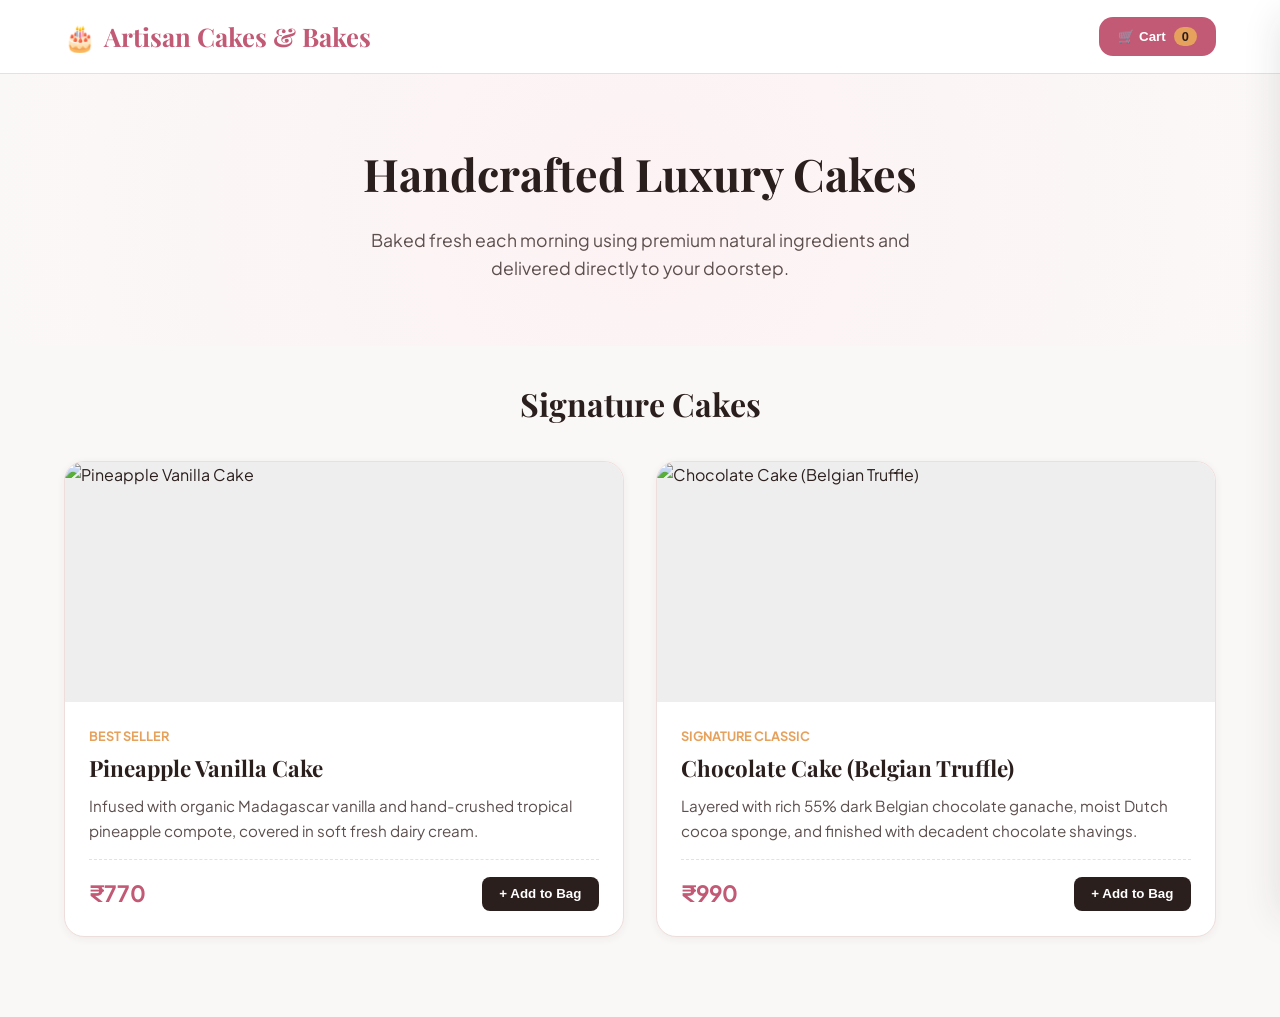
==== index.html @ c7ce79a5 "feat: initial release for cake boutique storefront with modular templates" ====
<!DOCTYPE html>
<html lang="en">
<head>
  <meta charset="UTF-8" />
  <meta name="viewport" content="width=device-width, initial-scale=1.0" />
  <title>Artisan Cakes & Bakes | Handcrafted Celebrations</title>
  <link rel="preconnect" href="https://fonts.googleapis.com">
  <link rel="preconnect" href="https://fonts.gstatic.com" crossorigin>
  <link href="https://fonts.googleapis.com/css2?family=Playfair+Display:ital,wght@0,600;0,700;1,400&family=Plus+Jakarta+Sans:wght@400;500;600;700&display=swap" rel="stylesheet">
  <link rel="stylesheet" href="CSS/style.css" />
</head>
<body>

  <!-- Header -->
  <header>
    <div class="nav-container">
      <a href="#" class="brand-logo">
        🎂 <span id="brand-title">Artisan Cakes</span>
      </a>
      <button class="cart-btn" id="open-cart-btn" aria-label="Shopping Cart">
        <span>🛒 Cart</span>
        <span class="cart-badge" id="cart-counter">0</span>
      </button>
    </div>
  </header>

  <!-- Hero Banner -->
  <section class="hero">
    <h1 id="hero-title">Handcrafted Luxury Cakes</h1>
    <p id="hero-subtitle">Baked fresh each morning using premium natural ingredients and delivered directly to your doorstep.</p>
  </section>

  <!-- Catalog Section -->
  <main class="container">
    <h2 class="section-title">Signature Cakes</h2>
    <div class="products-grid" id="product-list">
      <!-- Injected dynamically from config.js -->
    </div>
  </main>

  <!-- Cart Drawer -->
  <div class="cart-drawer-overlay" id="cart-overlay"></div>
  <aside class="cart-drawer" id="cart-drawer">
    <div class="cart-header">
      <h3>Your Bag</h3>
      <button id="close-cart-btn" style="background:none; border:none; font-size:1.5rem; cursor:pointer;">&times;</button>
    </div>
    <div class="cart-body" id="cart-items">
      <p style="text-align:center; color:#888; margin-top:2rem;">Your cart is currently empty.</p>
    </div>
    <div class="cart-footer">
      <div style="display:flex; justify-content:space-between; margin-bottom:1rem; font-weight:700; font-size:1.1rem;">
        <span>Total Amount:</span>
        <span id="cart-total">₹0</span>
      </div>
      <button class="checkout-btn" id="checkout-btn" onclick="alert('Thank you for ordering! Checkout workflow initiated.')">Proceed to Checkout</button>
    </div>
  </aside>

  <!-- Scripts -->
  <script src="config.js"></script>
  <script>
    let cart = [];

    document.addEventListener("DOMContentLoaded", () => {
      // Set Header / Hero Info from Config
      if (window.STORE_CONFIG) {
        document.getElementById("brand-title").innerText = window.STORE_CONFIG.brandName;
        renderProducts(window.STORE_CONFIG.products);
      }

      // Drawer listeners
      const drawer = document.getElementById("cart-drawer");
      const overlay = document.getElementById("cart-overlay");
      document.getElementById("open-cart-btn").addEventListener("click", () => {
        drawer.classList.add("active");
        overlay.style.display = "block";
      });
      const closeCart = () => {
        drawer.classList.remove("active");
        overlay.style.display = "none";
      };
      document.getElementById("close-cart-btn").addEventListener("click", closeCart);
      overlay.addEventListener("click", closeCart);
    });

    function renderProducts(products) {
      const container = document.getElementById("product-list");
      container.innerHTML = products.map(product => `
        <article class="product-card">
          <img class="product-img" src="${product.image}" alt="${product.name}" />
          <div class="product-details">
            <span style="font-size:0.8rem; font-weight:700; color:var(--secondary); text-transform:uppercase; margin-bottom:0.25rem;">${product.badge}</span>
            <h3 class="product-title">${product.name}</h3>
            <p class="product-desc">${product.description}</p>
            <div class="product-pricing">
              <span class="price">₹${product.price}</span>
              <button class="btn-add" onclick="addToCart('${product.id}')">+ Add to Bag</button>
            </div>
          </div>
        </article>
      `).join("");
    }

    function addToCart(productId) {
      const product = window.STORE_CONFIG.products.find(p => p.id === productId);
      if (!product) return;
      const existing = cart.find(item => item.id === productId);
      if (existing) {
        existing.qty++;
      } else {
        cart.push({ ...product, qty: 1 });
      }
      updateCartUI();
    }

    function updateCartUI() {
      const count = cart.reduce((sum, item) => sum + item.qty, 0);
      const total = cart.reduce((sum, item) => sum + (item.price * item.qty), 0);
      document.getElementById("cart-counter").innerText = count;
      document.getElementById("cart-total").innerText = "₹" + total;

      const itemsContainer = document.getElementById("cart-items");
      if (cart.length === 0) {
        itemsContainer.innerHTML = '<p style="text-align:center; color:#888; margin-top:2rem;">Your cart is currently empty.</p>';
        return;
      }

      itemsContainer.innerHTML = cart.map(item => `
        <div class="cart-item">
          <div class="cart-item-info">
            <h4>${item.name}</h4>
            <p>₹${item.price} &times; ${item.qty} = ₹${item.price * item.qty}</p>
          </div>
          <div>
            <button onclick="changeQty('${item.id}', -1)" style="padding:2px 8px; cursor:pointer;">-</button>
            <span style="margin: 0 5px; font-weight:600;">${item.qty}</span>
            <button onclick="changeQty('${item.id}', 1)" style="padding:2px 8px; cursor:pointer;">+</button>
          </div>
        </div>
      `).join("");
    }

    function changeQty(productId, delta) {
      const item = cart.find(i => i.id === productId);
      if (!item) return;
      item.qty += delta;
      if (item.qty <= 0) {
        cart = cart.filter(i => i.id !== productId);
      }
      updateCartUI();
    }
  </script>
</body>
</html>
---- CSS/style.css ----
/* ==========================================================================
   Cake Boutique & Bakery - Modular Design System
   ========================================================================== */

:root {
  --primary: #c25975;
  --primary-hover: #a8435d;
  --primary-light: #fdf2f4;
  --secondary: #e6a15c;
  --secondary-hover: #d28b45;
  --dark: #2b1f1d;
  --gray-dark: #5c4f4d;
  --gray-light: #f7f5f4;
  --border: #eededb;
  --white: #ffffff;
  --success: #28a745;
  --radius-sm: 8px;
  --radius-md: 14px;
  --radius-lg: 20px;
  --shadow-sm: 0 2px 8px rgba(43, 31, 29, 0.06);
  --shadow-md: 0 8px 24px rgba(43, 31, 29, 0.08);
  --shadow-lg: 0 16px 36px rgba(43, 31, 29, 0.12);
  --font-heading: 'Playfair Display', Georgia, serif;
  --font-body: 'Plus Jakarta Sans', system-ui, -apple-system, sans-serif;
  --transition: all 0.25s ease;
}

* {
  box-sizing: border-box;
  margin: 0;
  padding: 0;
}

body {
  font-family: var(--font-body);
  color: var(--dark);
  background-color: #faf8f7;
  line-height: 1.6;
}

/* Header & Navigation */
header {
  position: sticky;
  top: 0;
  z-index: 100;
  background: rgba(255, 255, 255, 0.95);
  backdrop-filter: blur(10px);
  border-bottom: 1px solid var(--border);
}

.nav-container {
  max-width: 1200px;
  margin: 0 auto;
  padding: 1rem 1.5rem;
  display: flex;
  align-items: center;
  justify-content: space-between;
}

.brand-logo {
  font-family: var(--font-heading);
  font-size: 1.6rem;
  font-weight: 700;
  color: var(--primary);
  text-decoration: none;
  display: flex;
  align-items: center;
  gap: 0.5rem;
}

.cart-btn {
  position: relative;
  background: var(--primary);
  color: var(--white);
  border: none;
  padding: 0.6rem 1.2rem;
  border-radius: var(--radius-md);
  cursor: pointer;
  font-weight: 600;
  display: flex;
  align-items: center;
  gap: 0.5rem;
  transition: var(--transition);
}

.cart-btn:hover {
  background: var(--primary-hover);
  transform: translateY(-1px);
}

.cart-badge {
  background: var(--secondary);
  color: var(--dark);
  font-size: 0.8rem;
  padding: 0.15rem 0.5rem;
  border-radius: 999px;
  font-weight: 700;
}

/* Hero Section */
.hero {
  padding: 4rem 1.5rem;
  text-align: center;
  background: radial-gradient(circle at center, var(--primary-light) 0%, #faf8f7 100%);
}

.hero h1 {
  font-family: var(--font-heading);
  font-size: 2.8rem;
  margin-bottom: 1rem;
  color: var(--dark);
}

.hero p {
  color: var(--gray-dark);
  max-width: 600px;
  margin: 0 auto;
  font-size: 1.1rem;
}

/* Catalog Grid */
.container {
  max-width: 1200px;
  margin: 0 auto;
  padding: 2rem 1.5rem 5rem;
}

.section-title {
  font-family: var(--font-heading);
  font-size: 2rem;
  margin-bottom: 2rem;
  text-align: center;
}

.products-grid {
  display: grid;
  grid-template-columns: repeat(auto-fit, minmax(320px, 1fr));
  gap: 2rem;
}

.product-card {
  background: var(--white);
  border-radius: var(--radius-lg);
  border: 1px solid var(--border);
  overflow: hidden;
  transition: var(--transition);
  box-shadow: var(--shadow-sm);
  display: flex;
  flex-direction: column;
}

.product-card:hover {
  transform: translateY(-4px);
  box-shadow: var(--shadow-md);
}

.product-img {
  width: 100%;
  height: 240px;
  object-fit: cover;
  background: #eee;
}

.product-details {
  padding: 1.5rem;
  display: flex;
  flex-direction: column;
  flex: 1;
}

.product-title {
  font-family: var(--font-heading);
  font-size: 1.4rem;
  margin-bottom: 0.5rem;
}

.product-desc {
  color: var(--gray-dark);
  font-size: 0.95rem;
  margin-bottom: 1rem;
  flex-grow: 1;
}

.product-pricing {
  display: flex;
  align-items: center;
  justify-content: space-between;
  margin-top: auto;
  padding-top: 1rem;
  border-top: 1px dashed var(--border);
}

.price {
  font-size: 1.4rem;
  font-weight: 700;
  color: var(--primary);
}

.btn-add {
  background: var(--dark);
  color: var(--white);
  border: none;
  padding: 0.6rem 1.1rem;
  border-radius: var(--radius-sm);
  font-weight: 600;
  cursor: pointer;
  transition: var(--transition);
}

.btn-add:hover {
  background: var(--primary);
}

/* Cart Drawer */
.cart-drawer-overlay {
  position: fixed;
  inset: 0;
  background: rgba(0, 0, 0, 0.45);
  display: none;
  z-index: 998;
}

.cart-drawer {
  position: fixed;
  top: 0;
  right: -420px;
  width: 100%;
  max-width: 420px;
  height: 100vh;
  background: var(--white);
  box-shadow: var(--shadow-lg);
  z-index: 999;
  display: flex;
  flex-direction: column;
  transition: right 0.3s ease;
}

.cart-drawer.active {
  right: 0;
}

.cart-header {
  padding: 1.25rem 1.5rem;
  display: flex;
  align-items: center;
  justify-content: space-between;
  border-bottom: 1px solid var(--border);
}

.cart-body {
  padding: 1.5rem;
  overflow-y: auto;
  flex: 1;
}

.cart-item {
  display: flex;
  justify-content: space-between;
  align-items: center;
  margin-bottom: 1rem;
  padding-bottom: 1rem;
  border-bottom: 1px solid var(--border);
}

.cart-item-info h4 {
  font-size: 1rem;
  margin-bottom: 0.2rem;
}

.cart-item-info p {
  font-size: 0.85rem;
  color: var(--gray-dark);
}

.cart-footer {
  padding: 1.25rem 1.5rem;
  border-top: 1px solid var(--border);
  background: var(--gray-light);
}

.checkout-btn {
  width: 100%;
  padding: 0.85rem;
  background: var(--primary);
  color: var(--white);
  border: none;
  border-radius: var(--radius-md);
  font-weight: 700;
  font-size: 1rem;
  cursor: pointer;
}
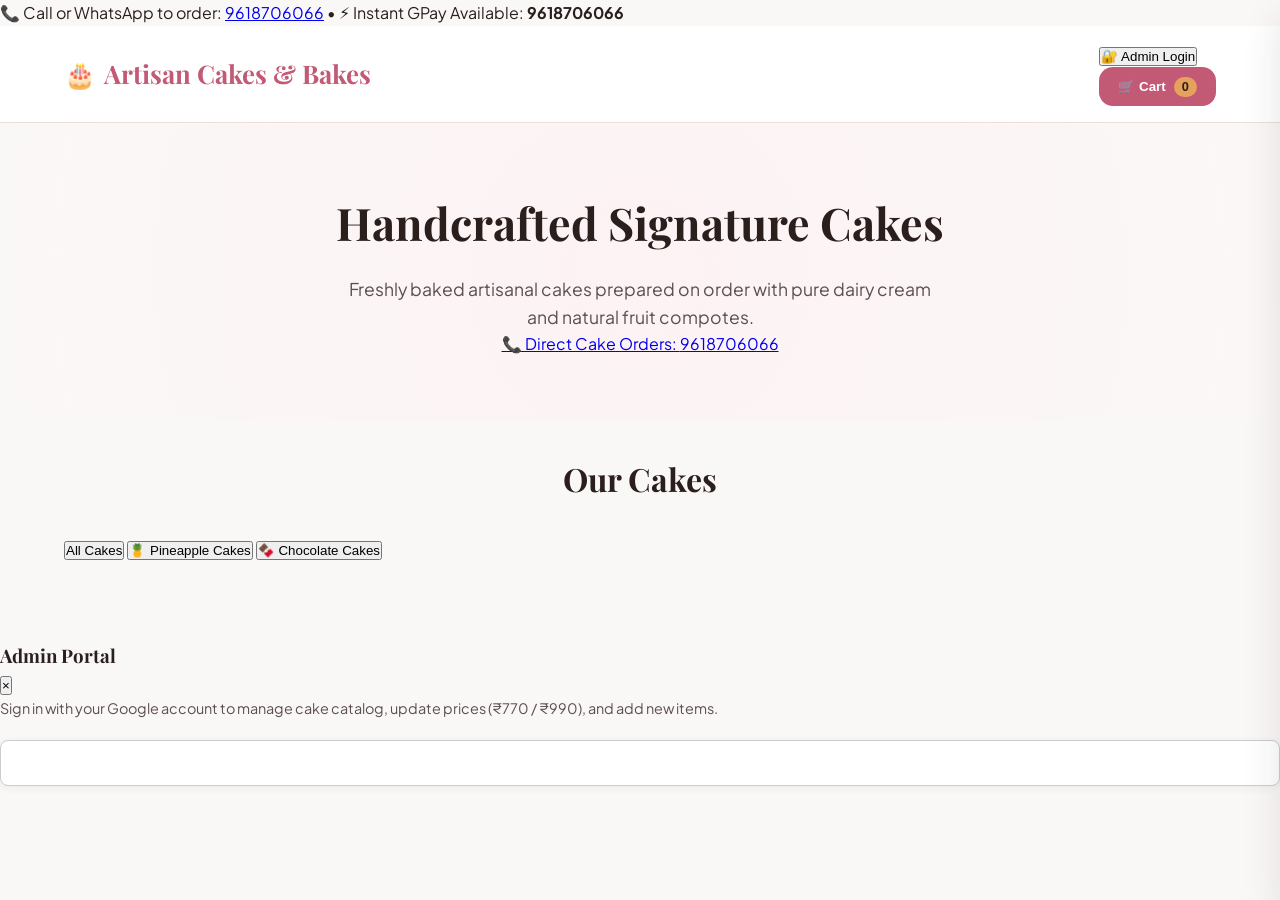
==== commit 7cb90607: "Revise title and enhance layout with new features Updated the title and added a top notice bar for c" ====
--- a/index.html
+++ b/index.html
@@ -3,7 +3,7 @@
 <head>
   <meta charset="UTF-8" />
   <meta name="viewport" content="width=device-width, initial-scale=1.0" />
-  <title>Artisan Cakes & Bakes | Handcrafted Celebrations</title>
+  <title>Artisan Cakes & Bakes | Pineapple & Chocolate Specials</title>
   <link rel="preconnect" href="https://fonts.googleapis.com">
   <link rel="preconnect" href="https://fonts.gstatic.com" crossorigin>
   <link href="https://fonts.googleapis.com/css2?family=Playfair+Display:ital,wght@0,600;0,700;1,400&family=Plus+Jakarta+Sans:wght@400;500;600;700&display=swap" rel="stylesheet">
@@ -11,145 +11,118 @@
 </head>
 <body>
 
+  <!-- Top Phone / Order Notice Bar -->
+  <div class="top-notice-bar">
+    <span>📞 Call or WhatsApp to order: <a href="tel:9618706066">9618706066</a></span>
+    <span>•</span>
+    <span>⚡ Instant GPay Available: <strong>9618706066</strong></span>
+  </div>
+
   <!-- Header -->
   <header>
     <div class="nav-container">
       <a href="#" class="brand-logo">
-        🎂 <span id="brand-title">Artisan Cakes</span>
+        🎂 <span id="brand-title">Artisan Cakes & Bakes</span>
       </a>
-      <button class="cart-btn" id="open-cart-btn" aria-label="Shopping Cart">
-        <span>🛒 Cart</span>
-        <span class="cart-badge" id="cart-counter">0</span>
-      </button>
+
+      <div class="nav-actions">
+        <!-- Admin Sign-In Button -->
+        <button class="btn-secondary" id="admin-auth-btn" onclick="toggleAdminModal()">
+          <span id="auth-btn-icon">🔐</span> <span id="auth-btn-text">Admin Login</span>
+        </button>
+
+        <!-- Cart Drawer Button -->
+        <button class="cart-btn" id="open-cart-btn" aria-label="Shopping Cart">
+          <span>🛒 Cart</span>
+          <span class="cart-badge" id="cart-counter">0</span>
+        </button>
+      </div>
     </div>
   </header>
 
-  <!-- Hero Banner -->
+  <!-- Hero Section -->
   <section class="hero">
-    <h1 id="hero-title">Handcrafted Luxury Cakes</h1>
-    <p id="hero-subtitle">Baked fresh each morning using premium natural ingredients and delivered directly to your doorstep.</p>
+    <h1>Handcrafted Signature Cakes</h1>
+    <p>Freshly baked artisanal cakes prepared on order with pure dairy cream and natural fruit compotes.</p>
+    <a href="tel:9618706066" class="hero-quick-call">
+      📞 Direct Cake Orders: <span class="num">9618706066</span>
+    </a>
   </section>
 
-  <!-- Catalog Section -->
+  <!-- Main Storefront Catalog -->
   <main class="container">
-    <h2 class="section-title">Signature Cakes</h2>
+    <!-- Admin Control Bar (Appears when logged in) -->
+    <div id="admin-bar" class="admin-banner" style="display:none;">
+      <div>
+        <strong>Admin Mode Active:</strong> Logged in as <span id="admin-user-email">admin@artisan.com</span>
+      </div>
+      <div style="display:flex; gap:0.5rem;">
+        <button class="btn-secondary" onclick="openProductModal()" style="background:#fff; font-size:0.85rem;">+ Add New Cake</button>
+        <button class="btn-secondary" onclick="handleLogout()" style="background:#fff; font-size:0.85rem; color:#dc3545;">Logout</button>
+      </div>
+    </div>
+
+    <h2 class="section-title">Our Cakes</h2>
+
+    <!-- Category Filters: Pineapple and Chocolate separated -->
+    <div class="category-nav">
+      <button class="tab-btn active" onclick="filterCategory('All', this)">All Cakes</button>
+      <button class="tab-btn" onclick="filterCategory('Pineapple', this)">🍍 Pineapple Cakes</button>
+      <button class="tab-btn" onclick="filterCategory('Chocolate', this)">🍫 Chocolate Cakes</button>
+    </div>
+
+    <!-- Product Grid -->
     <div class="products-grid" id="product-list">
-      <!-- Injected dynamically from config.js -->
+      <!-- Dynamic Products populated from JS -->
     </div>
   </main>
 
-  <!-- Cart Drawer -->
-  <div class="cart-drawer-overlay" id="cart-overlay"></div>
+  <!-- Modal / Drawer Backdrop Overlay -->
+  <div class="overlay" id="global-overlay"></div>
+
+  <!-- Cart & Checkout Drawer -->
   <aside class="cart-drawer" id="cart-drawer">
-    <div class="cart-header">
-      <h3>Your Bag</h3>
-      <button id="close-cart-btn" style="background:none; border:none; font-size:1.5rem; cursor:pointer;">&times;</button>
+    <div class="drawer-header">
+      <h3>Your Cake Order</h3>
+      <button class="btn-close" id="close-cart-btn">&times;</button>
     </div>
+    
     <div class="cart-body" id="cart-items">
-      <p style="text-align:center; color:#888; margin-top:2rem;">Your cart is currently empty.</p>
+      <p style="text-align:center; color:#888; margin-top:3rem;">Your cart is currently empty.</p>
     </div>
+
     <div class="cart-footer">
-      <div style="display:flex; justify-content:space-between; margin-bottom:1rem; font-weight:700; font-size:1.1rem;">
-        <span>Total Amount:</span>
-        <span id="cart-total">₹0</span>
+      <div style="display:flex; justify-content:space-between; margin-bottom:0.85rem; font-weight:700; font-size:1.15rem;">
+        <span>Total Payable:</span>
+        <span id="cart-total" style="color:var(--primary);">₹0</span>
       </div>
-      <button class="checkout-btn" id="checkout-btn" onclick="alert('Thank you for ordering! Checkout workflow initiated.')">Proceed to Checkout</button>
+
+      <!-- Google Pay Instructions Card -->
+      <div class="gpay-payment-card">
+        <span class="gpay-badge">GPay / PhonePe / Paytm</span>
+        <div>Pay via Google Pay to: <span class="gpay-number">9618706066</span></div>
+        <div class="step-alert">
+          📲 <strong>Important:</strong> After paying ₹<span id="gpay-amount-hint">0</span> on Google Pay (9618706066), please <strong>WhatsApp the payment screenshot along with your delivery address</strong> to <strong>9618706066</strong>.
+        </div>
+      </div>
+
+      <!-- Checkout / WhatsApp Direct Action -->
+      <button class="checkout-btn" onclick="proceedToPayment()">
+        Confirm & Send via WhatsApp / Phone
+      </button>
     </div>
   </aside>
 
-  <!-- Scripts -->
-  <script src="config.js"></script>
-  <script>
-    let cart = [];
+  <!-- Admin Login Modal -->
+  <div class="modal" id="admin-auth-modal">
+    <div class="modal-header">
+      <h3 style="font-family:var(--font-heading);">Admin Portal</h3>
+      <button class="btn-close" onclick="closeAdminModal()">&times;</button>
+    </div>
+    <div class="modal-body">
+      <p style="margin-bottom:1.25rem; font-size:0.9rem; color:var(--gray-dark);">
+        Sign in with your Google account to manage cake catalog, update prices (₹770 / ₹990), and add new items.
+      </p>
 
-    document.addEventListener("DOMContentLoaded", () => {
-      // Set Header / Hero Info from Config
-      if (window.STORE_CONFIG) {
-        document.getElementById("brand-title").innerText = window.STORE_CONFIG.brandName;
-        renderProducts(window.STORE_CONFIG.products);
-      }
-
-      // Drawer listeners
-      const drawer = document.getElementById("cart-drawer");
-      const overlay = document.getElementById("cart-overlay");
-      document.getElementById("open-cart-btn").addEventListener("click", () => {
-        drawer.classList.add("active");
-        overlay.style.display = "block";
-      });
-      const closeCart = () => {
-        drawer.classList.remove("active");
-        overlay.style.display = "none";
-      };
-      document.getElementById("close-cart-btn").addEventListener("click", closeCart);
-      overlay.addEventListener("click", closeCart);
-    });
-
-    function renderProducts(products) {
-      const container = document.getElementById("product-list");
-      container.innerHTML = products.map(product => `
-        <article class="product-card">
-          <img class="product-img" src="${product.image}" alt="${product.name}" />
-          <div class="product-details">
-            <span style="font-size:0.8rem; font-weight:700; color:var(--secondary); text-transform:uppercase; margin-bottom:0.25rem;">${product.badge}</span>
-            <h3 class="product-title">${product.name}</h3>
-            <p class="product-desc">${product.description}</p>
-            <div class="product-pricing">
-              <span class="price">₹${product.price}</span>
-              <button class="btn-add" onclick="addToCart('${product.id}')">+ Add to Bag</button>
-            </div>
-          </div>
-        </article>
-      `).join("");
-    }
-
-    function addToCart(productId) {
-      const product = window.STORE_CONFIG.products.find(p => p.id === productId);
-      if (!product) return;
-      const existing = cart.find(item => item.id === productId);
-      if (existing) {
-        existing.qty++;
-      } else {
-        cart.push({ ...product, qty: 1 });
-      }
-      updateCartUI();
-    }
-
-    function updateCartUI() {
-      const count = cart.reduce((sum, item) => sum + item.qty, 0);
-      const total = cart.reduce((sum, item) => sum + (item.price * item.qty), 0);
-      document.getElementById("cart-counter").innerText = count;
-      document.getElementById("cart-total").innerText = "₹" + total;
-
-      const itemsContainer = document.getElementById("cart-items");
-      if (cart.length === 0) {
-        itemsContainer.innerHTML = '<p style="text-align:center; color:#888; margin-top:2rem;">Your cart is currently empty.</p>';
-        return;
-      }
-
-      itemsContainer.innerHTML = cart.map(item => `
-        <div class="cart-item">
-          <div class="cart-item-info">
-            <h4>${item.name}</h4>
-            <p>₹${item.price} &times; ${item.qty} = ₹${item.price * item.qty}</p>
-          </div>
-          <div>
-            <button onclick="changeQty('${item.id}', -1)" style="padding:2px 8px; cursor:pointer;">-</button>
-            <span style="margin: 0 5px; font-weight:600;">${item.qty}</span>
-            <button onclick="changeQty('${item.id}', 1)" style="padding:2px 8px; cursor:pointer;">+</button>
-          </div>
-        </div>
-      `).join("");
-    }
-
-    function changeQty(productId, delta) {
-      const item = cart.find(i => i.id === productId);
-      if (!item) return;
-      item.qty += delta;
-      if (item.qty <= 0) {
-        cart = cart.filter(i => i.id !== productId);
-      }
-      updateCartUI();
-    }
-  </script>
-</body>
-</html>
+      <button onclick="handleGoogleSignIn()" style="width:100%; padding:0.8rem; background:#fff; border:1px solid #ccc; border-radius:var(--radius-sm); font-weight:600; cursor:pointer; display:flex; align-items:center; justify-content:center; gap:0.6rem; box-shadow:var(--shadow-sm); margin-bottom:1rem;">
+        <svg width="18" height="18" viewBox="0 0 48 48"><path fill="#EA4335" d="M24 9.5c3.54 0 6.71 1.22 9.21 3.6l6.85-6.85C35.9 2.38 30.47 0
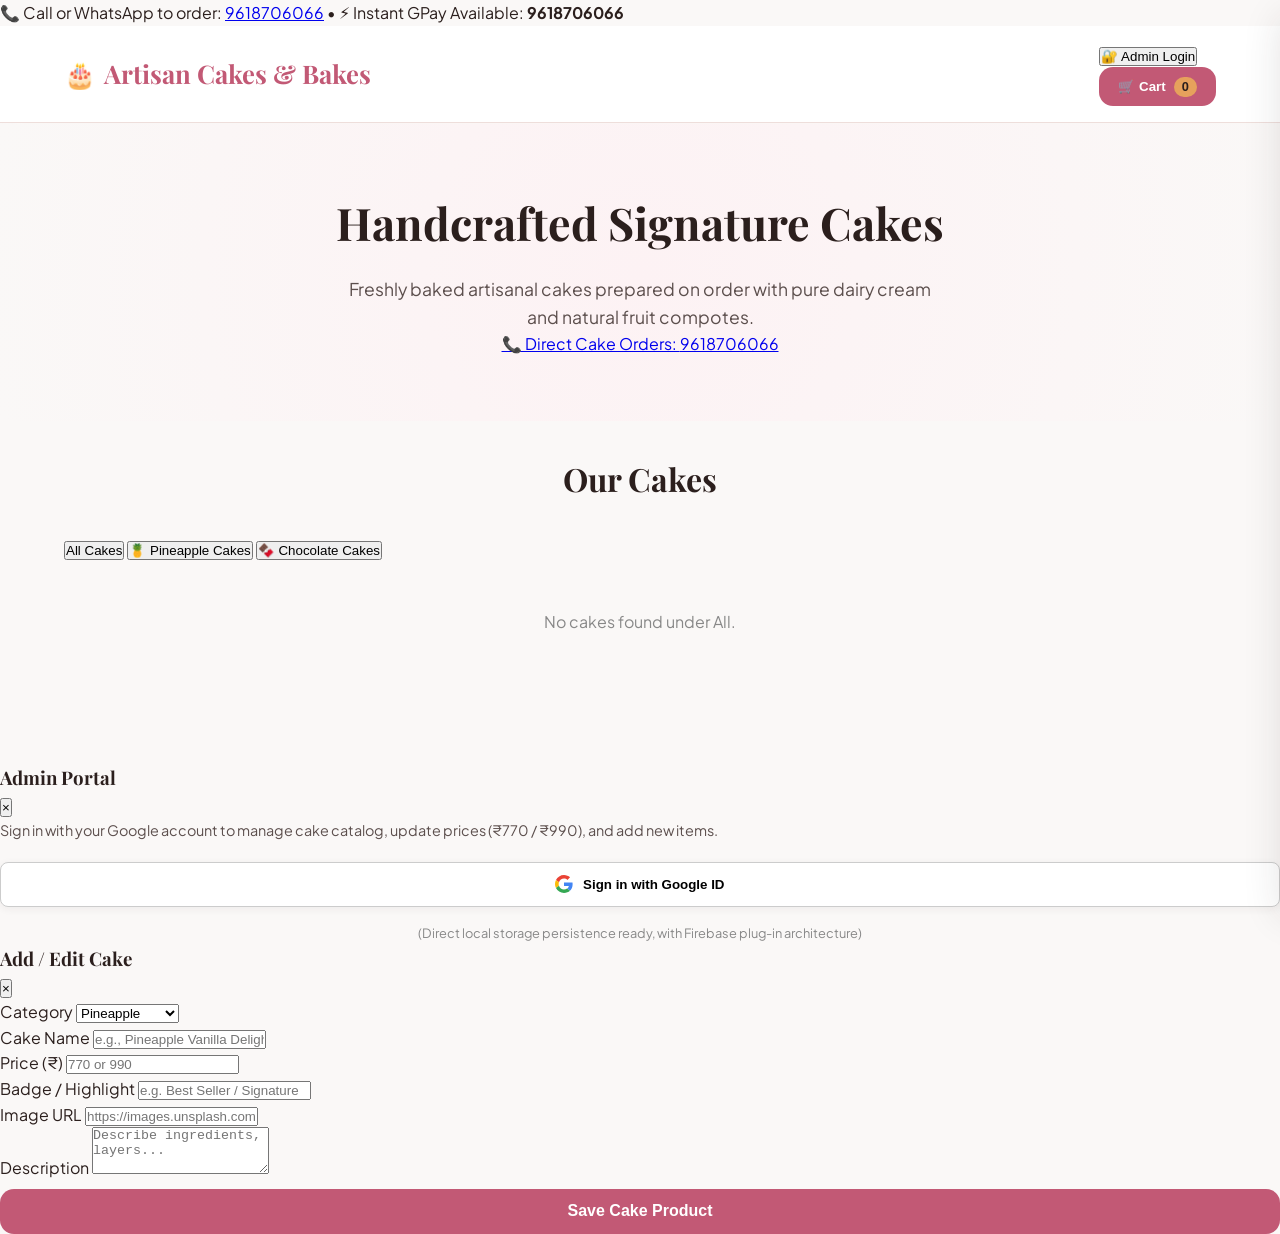
==== commit ed1b35c9: "Update Google Sign-In button and modal structure" ====
--- a/index.html
+++ b/index.html
@@ -125,4 +125,343 @@
       </p>
 
       <button onclick="handleGoogleSignIn()" style="width:100%; padding:0.8rem; background:#fff; border:1px solid #ccc; border-radius:var(--radius-sm); font-weight:600; cursor:pointer; display:flex; align-items:center; justify-content:center; gap:0.6rem; box-shadow:var(--shadow-sm); margin-bottom:1rem;">
-        <svg width="18" height="18" viewBox="0 0 48 48"><path fill="#EA4335" d="M24 9.5c3.54 0 6.71 1.22 9.21 3.6l6.85-6.85C35.9 2.38 30.47 0
+        <svg width="18" height="18" viewBox="0 0 48 48"><path fill="#EA4335" d="M24 9.5c3.54 0 6.71 1.22 9.21 3.6l6.85-6.85C35.9 2.38 30.47 0 24 0 14.62 0 6.51 5.38 2.56 13.22l7.98 6.19C12.43 13.72 17.74 9.5 24 9.5z"/><path fill="#4285F4" d="M46.98 24.55c0-1.57-.15-3.09-.38-4.55H24v9.02h12.94c-.58 2.96-2.26 5.48-4.78 7.18l7.73 6c4.51-4.18 7.09-10.36 7.09-17.65z"/><path fill="#FBBC05" d="M10.53 28.59c-.48-1.45-.76-2.99-.76-4.59s.27-3.14.76-4.59l-7.98-6.19C.92 16.46 0 20.12 0 24c0 3.88.92 7.54 2.56 10.78l7.97-6.19z"/><path fill="#34A853" d="M24 48c6.48 0 11.93-2.13 15.89-5.81l-7.73-6c-2.15 1.45-4.92 2.3-8.16 2.3-6.26 0-11.57-4.22-13.47-9.91l-7.98 6.19C6.51 42.62 14.62 48 24 48z"/></svg>
+        Sign in with Google ID
+      </button>
+
+      <div style="font-size:0.8rem; text-align:center; color:#888;">
+        (Direct local storage persistence ready, with Firebase plug-in architecture)
+      </div>
+    </div>
+  </div>
+
+  <!-- Add / Edit Cake Modal -->
+  <div class="modal" id="cake-edit-modal">
+    <div class="modal-header">
+      <h3 style="font-family:var(--font-heading);" id="cake-modal-title">Add / Edit Cake</h3>
+      <button class="btn-close" onclick="closeProductModal()">&times;</button>
+    </div>
+    <div class="modal-body">
+      <form id="cake-form" onsubmit="handleSaveCake(event)">
+        <input type="hidden" id="edit-cake-id" />
+        
+        <div class="form-group">
+          <label>Category</label>
+          <select id="cake-category" required>
+            <option value="Pineapple">Pineapple</option>
+            <option value="Chocolate">Chocolate</option>
+            <option value="Other">Other Flavors</option>
+          </select>
+        </div>
+
+        <div class="form-group">
+          <label>Cake Name</label>
+          <input type="text" id="cake-name" required placeholder="e.g., Pineapple Vanilla Delight" />
+        </div>
+
+        <div class="form-group">
+          <label>Price (₹)</label>
+          <input type="number" id="cake-price" required placeholder="770 or 990" />
+        </div>
+
+        <div class="form-group">
+          <label>Badge / Highlight</label>
+          <input type="text" id="cake-badge" placeholder="e.g. Best Seller / Signature" />
+        </div>
+
+        <div class="form-group">
+          <label>Image URL</label>
+          <input type="url" id="cake-image" required placeholder="https://images.unsplash.com/..." />
+        </div>
+
+        <div class="form-group">
+          <label>Description</label>
+          <textarea id="cake-desc" rows="3" required placeholder="Describe ingredients, layers..."></textarea>
+        </div>
+
+        <button type="submit" class="checkout-btn" style="margin-top:0.5rem;">Save Cake Product</button>
+      </form>
+    </div>
+  </div>
+
+  <!-- Scripts -->
+  <script src="config.js"></script>
+  <script src="firebase-config.js"></script>
+  <script>
+    let storeData = [];
+    let currentFilter = 'All';
+    let cart = [];
+    let isAdmin = false;
+    let currentUser = null;
+
+    const STORE_KEY = 'ARTISAN_CAKES_CATALOG_V1';
+    const AUTH_KEY = 'ARTISAN_CAKES_ADMIN_AUTH';
+
+    document.addEventListener("DOMContentLoaded", () => {
+      const savedProducts = localStorage.getItem(STORE_KEY);
+      if (savedProducts) {
+        storeData = JSON.parse(savedProducts);
+      } else if (window.DEFAULT_STORE_CONFIG && window.DEFAULT_STORE_CONFIG.products) {
+        storeData = [...window.DEFAULT_STORE_CONFIG.products];
+        saveStoreData();
+      }
+
+      const savedAuth = localStorage.getItem(AUTH_KEY);
+      if (savedAuth) {
+        currentUser = JSON.parse(savedAuth);
+        isAdmin = true;
+        updateAdminUI();
+      }
+
+      renderProducts();
+
+      const drawer = document.getElementById("cart-drawer");
+      const overlay = document.getElementById("global-overlay");
+      document.getElementById("open-cart-btn").addEventListener("click", () => {
+        drawer.classList.add("active");
+        overlay.style.display = "block";
+      });
+      const closeCart = () => {
+        drawer.classList.remove("active");
+        overlay.style.display = "none";
+      };
+      document.getElementById("close-cart-btn").addEventListener("click", closeCart);
+      overlay.addEventListener("click", () => {
+        closeCart();
+        closeAdminModal();
+        closeProductModal();
+      });
+    });
+
+    function saveStoreData() {
+      localStorage.setItem(STORE_KEY, JSON.stringify(storeData));
+    }
+
+    function filterCategory(category, btnElement) {
+      currentFilter = category;
+      document.querySelectorAll(".tab-btn").forEach(btn => btn.classList.remove("active"));
+      if (btnElement) btnElement.classList.add("active");
+      renderProducts();
+    }
+
+    function renderProducts() {
+      const container = document.getElementById("product-list");
+      const filtered = (currentFilter === 'All') 
+        ? storeData 
+        : storeData.filter(item => item.category.toLowerCase() === currentFilter.toLowerCase());
+
+      if (filtered.length === 0) {
+        container.innerHTML = `<p style="text-align:center; grid-column:1/-1; color:#888; padding:3rem;">No cakes found under ${currentFilter}.</p>`;
+        return;
+      }
+
+      container.innerHTML = filtered.map(item => `
+        <article class="product-card">
+          <div class="product-img-wrapper">
+            <img class="product-img" src="${item.image}" alt="${item.name}" loading="lazy" />
+            <span class="category-tag">${item.category}</span>
+          </div>
+          <div class="product-details">
+            <span class="product-badge">${item.badge || 'Fresh Bake'}</span>
+            <h3 class="product-title">${item.name}</h3>
+            <p class="product-desc">${item.description}</p>
+            
+            ${isAdmin ? `
+              <div class="admin-item-actions">
+                <button onclick="openProductModal('${item.id}')">✏️ Edit Cake</button>
+                <button onclick="deleteProduct('${item.id}')" style="color:#c25975;">🗑️ Delete</button>
+              </div>
+            ` : ''}
+
+            <div class="product-pricing">
+              <span class="price">₹${item.price}</span>
+              <button class="btn-add" onclick="addToCart('${item.id}')">+ Add to Bag</button>
+            </div>
+          </div>
+        </article>
+      `).join("");
+    }
+
+    function addToCart(productId) {
+      const cake = storeData.find(c => c.id === productId);
+      if (!cake) return;
+      const existing = cart.find(item => item.id === productId);
+      if (existing) {
+        existing.qty++;
+      } else {
+        cart.push({ ...cake, qty: 1 });
+      }
+      updateCartUI();
+      document.getElementById("cart-drawer").classList.add("active");
+      document.getElementById("global-overlay").style.display = "block";
+    }
+
+    function updateCartUI() {
+      const count = cart.reduce((sum, item) => sum + item.qty, 0);
+      const total = cart.reduce((sum, item) => sum + (item.price * item.qty), 0);
+      
+      document.getElementById("cart-counter").innerText = count;
+      document.getElementById("cart-total").innerText = "₹" + total;
+      document.getElementById("gpay-amount-hint").innerText = total;
+
+      const itemsContainer = document.getElementById("cart-items");
+      if (cart.length === 0) {
+        itemsContainer.innerHTML = '<p style="text-align:center; color:#888; margin-top:3rem;">Your cart is currently empty.</p>';
+        return;
+      }
+
+      itemsContainer.innerHTML = cart.map(item => `
+        <div class="cart-item">
+          <div>
+            <h4 style="font-size:1rem; margin-bottom:0.25rem;">${item.name}</h4>
+            <div style="font-size:0.85rem; color:var(--gray-dark);">₹${item.price} &times; ${item.qty} = <strong>₹${item.price * item.qty}</strong></div>
+          </div>
+          <div style="display:flex; align-items:center; gap:0.4rem;">
+            <button onclick="changeQty('${item.id}', -1)" style="padding:3px 9px; cursor:pointer; border-radius:4px; border:1px solid #ccc; background:#fff;">-</button>
+            <span style="font-weight:700; min-width:20px; text-align:center;">${item.qty}</span>
+            <button onclick="changeQty('${item.id}', 1)" style="padding:3px 9px; cursor:pointer; border-radius:4px; border:1px solid #ccc; background:#fff;">+</button>
+          </div>
+        </div>
+      `).join("");
+    }
+
+    function changeQty(productId, delta) {
+      const item = cart.find(i => i.id === productId);
+      if (!item) return;
+      item.qty += delta;
+      if (item.qty <= 0) {
+        cart = cart.filter(i => i.id !== productId);
+      }
+      updateCartUI();
+    }
+
+    function proceedToPayment() {
+      if (cart.length === 0) {
+        alert("Your cart is empty! Please select a cake.");
+        return;
+      }
+      const total = cart.reduce((sum, item) => sum + (item.price * item.qty), 0);
+      const orderSummary = cart.map(i => `${i.name} (x${i.qty}) - ₹${i.price * i.qty}`).join('%0A');
+      
+      const message = `*Artisan Cakes Order Details:*%0A${orderSummary}%0A%0A*Total Amount:* ₹${total}%0A%0A*Payment Note:* Paid via Google Pay to 9618706066.%0A(Attaching Google Pay screenshot and delivery address below)`;
+      
+      const whatsappUrl = `https://wa.me/919618706066?text=${message}`;
+      window.open(whatsappUrl, '_blank');
+    }
+
+    function toggleAdminModal() {
+      if (isAdmin) {
+        alert("You are already signed in as Administrator!");
+        return;
+      }
+      document.getElementById("admin-auth-modal").classList.add("active");
+      document.getElementById("global-overlay").style.display = "block";
+    }
+
+    function closeAdminModal() {
+      document.getElementById("admin-auth-modal").classList.remove("active");
+      document.getElementById("global-overlay").style.display = "none";
+    }
+
+    function handleGoogleSignIn() {
+      currentUser = {
+        name: "Admin User",
+        email: "dilipbathena@gmail.com"
+      };
+      isAdmin = true;
+      localStorage.setItem(AUTH_KEY, JSON.stringify(currentUser));
+      closeAdminModal();
+      updateAdminUI();
+      renderProducts();
+    }
+
+    function handleLogout() {
+      isAdmin = false;
+      currentUser = null;
+      localStorage.removeItem(AUTH_KEY);
+      updateAdminUI();
+      renderProducts();
+    }
+
+    function updateAdminUI() {
+      const authBtnIcon = document.getElementById("auth-btn-icon");
+      const authBtnText = document.getElementById("auth-btn-text");
+      const adminBar = document.getElementById("admin-bar");
+      const emailSpan = document.getElementById("admin-user-email");
+
+      if (isAdmin) {
+        authBtnIcon.innerText = "👤";
+        authBtnText.innerText = "Admin: Dilip";
+        adminBar.style.display = "flex";
+        emailSpan.innerText = currentUser ? currentUser.email : "Authorized Admin";
+      } else {
+        authBtnIcon.innerText = "🔐";
+        authBtnText.innerText = "Admin Login";
+        adminBar.style.display = "none";
+      }
+    }
+
+    function openProductModal(productId = null) {
+      const modal = document.getElementById("cake-edit-modal");
+      const title = document.getElementById("cake-modal-title");
+      
+      if (productId) {
+        const item = storeData.find(c => c.id === productId);
+        if (!item) return;
+        title.innerText = "Modify Cake Details";
+        document.getElementById("edit-cake-id").value = item.id;
+        document.getElementById("cake-category").value = item.category;
+        document.getElementById("cake-name").value = item.name;
+        document.getElementById("cake-price").value = item.price;
+        document.getElementById("cake-badge").value = item.badge || '';
+        document.getElementById("cake-image").value = item.image;
+        document.getElementById("cake-desc").value = item.description;
+      } else {
+        title.innerText = "Add New Cake";
+        document.getElementById("cake-form").reset();
+        document.getElementById("edit-cake-id").value = "";
+      }
+
+      modal.classList.add("active");
+      document.getElementById("global-overlay").style.display = "block";
+    }
+
+    function closeProductModal() {
+      document.getElementById("cake-edit-modal").classList.remove("active");
+      document.getElementById("global-overlay").style.display = "none";
+    }
+
+    function handleSaveCake(e) {
+      e.preventDefault();
+      const id = document.getElementById("edit-cake-id").value;
+      const category = document.getElementById("cake-category").value;
+      const name = document.getElementById("cake-name").value;
+      const price = parseFloat(document.getElementById("cake-price").value);
+      const badge = document.getElementById("cake-badge").value;
+      const image = document.getElementById("cake-image").value;
+      const description = document.getElementById("cake-desc").value;
+
+      if (id) {
+        const index = storeData.findIndex(c => c.id === id);
+        if (index !== -1) {
+          storeData[index] = { id, category, name, price, badge, image, description };
+        }
+      } else {
+        const newId = 'cake-' + Date.now();
+        storeData.unshift({ id: newId, category, name, price, badge, image, description });
+      }
+
+      saveStoreData();
+      closeProductModal();
+      renderProducts();
+    }
+
+    function deleteProduct(productId) {
+      if (!confirm("Are you sure you want to delete this cake?")) return;
+      storeData = storeData.filter(c => c.id !== productId);
+      saveStoreData();
+      renderProducts();
+    }
+  </script>
+</body>
+</html>
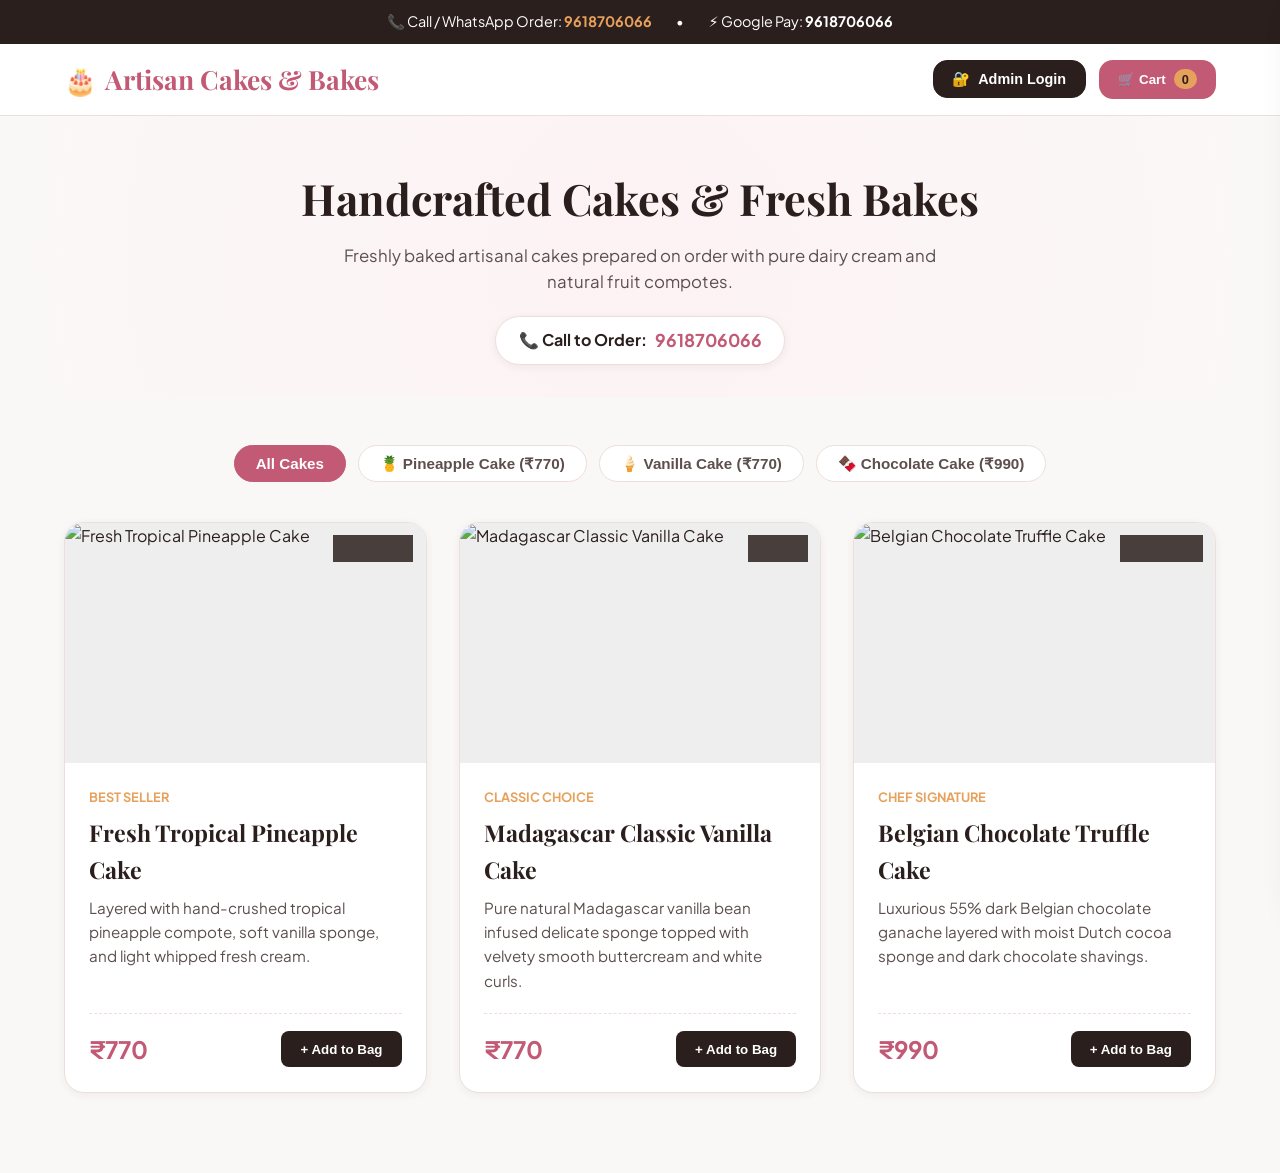
==== commit b4576e67: "Refactor HTML structure and update styles Updated the title and various text elements for clarity an" ====
--- a/index.html
+++ b/index.html
@@ -3,35 +3,432 @@
 <head>
   <meta charset="UTF-8" />
   <meta name="viewport" content="width=device-width, initial-scale=1.0" />
-  <title>Artisan Cakes & Bakes | Pineapple & Chocolate Specials</title>
+  <title>Artisan Cakes & Bakes | Pineapple, Vanilla & Chocolate</title>
   <link rel="preconnect" href="https://fonts.googleapis.com">
   <link rel="preconnect" href="https://fonts.gstatic.com" crossorigin>
   <link href="https://fonts.googleapis.com/css2?family=Playfair+Display:ital,wght@0,600;0,700;1,400&family=Plus+Jakarta+Sans:wght@400;500;600;700&display=swap" rel="stylesheet">
-  <link rel="stylesheet" href="CSS/style.css" />
+  <style>
+    :root {
+      --primary: #c25975;
+      --primary-hover: #a8435d;
+      --primary-light: #fdf2f4;
+      --secondary: #e6a15c;
+      --dark: #2b1f1d;
+      --gray-dark: #5c4f4d;
+      --gray-light: #f7f5f4;
+      --border: #eededb;
+      --white: #ffffff;
+      --radius-sm: 8px;
+      --radius-md: 14px;
+      --radius-lg: 20px;
+      --shadow-sm: 0 2px 8px rgba(43, 31, 29, 0.06);
+      --shadow-md: 0 8px 24px rgba(43, 31, 29, 0.08);
+      --shadow-lg: 0 16px 36px rgba(43, 31, 29, 0.14);
+      --font-heading: 'Playfair Display', Georgia, serif;
+      --font-body: 'Plus Jakarta Sans', system-ui, -apple-system, sans-serif;
+      --transition: all 0.25s ease;
+    }
+
+    * { box-sizing: border-box; margin: 0; padding: 0; }
+    body { font-family: var(--font-body); color: var(--dark); background-color: #faf8f7; line-height: 1.6; }
+
+    /* Top Notice Bar */
+    .top-notice-bar {
+      background: var(--dark);
+      color: #fff;
+      font-size: 0.9rem;
+      padding: 0.65rem 1rem;
+      text-align: center;
+      display: flex;
+      justify-content: center;
+      align-items: center;
+      gap: 1.5rem;
+      flex-wrap: wrap;
+    }
+    .top-notice-bar a { color: var(--secondary); font-weight: 700; text-decoration: none; }
+    .top-notice-bar a:hover { text-decoration: underline; }
+
+    /* Sticky Navigation */
+    header {
+      position: sticky;
+      top: 0;
+      z-index: 100;
+      background: rgba(255, 255, 255, 0.98);
+      backdrop-filter: blur(10px);
+      border-bottom: 1px solid var(--border);
+    }
+    .nav-container {
+      max-width: 1200px;
+      margin: 0 auto;
+      padding: 0.9rem 1.5rem;
+      display: flex;
+      align-items: center;
+      justify-content: space-between;
+      gap: 1rem;
+    }
+    .brand-logo {
+      font-family: var(--font-heading);
+      font-size: 1.65rem;
+      font-weight: 700;
+      color: var(--primary);
+      text-decoration: none;
+      display: flex;
+      align-items: center;
+      gap: 0.5rem;
+    }
+    .nav-actions {
+      display: flex;
+      align-items: center;
+      gap: 0.85rem;
+    }
+
+    /* Prominent Admin Login Button */
+    .admin-login-btn {
+      background: #2b1f1d;
+      color: #fff;
+      border: 1px solid #2b1f1d;
+      padding: 0.6rem 1.15rem;
+      border-radius: var(--radius-md);
+      cursor: pointer;
+      font-weight: 700;
+      font-size: 0.9rem;
+      display: inline-flex;
+      align-items: center;
+      gap: 0.5rem;
+      transition: var(--transition);
+    }
+    .admin-login-btn:hover { background: #4a3633; }
+
+    .cart-btn {
+      background: var(--primary);
+      color: var(--white);
+      border: none;
+      padding: 0.6rem 1.2rem;
+      border-radius: var(--radius-md);
+      cursor: pointer;
+      font-weight: 700;
+      display: inline-flex;
+      align-items: center;
+      gap: 0.5rem;
+      transition: var(--transition);
+    }
+    .cart-btn:hover { background: var(--primary-hover); transform: translateY(-1px); }
+    .cart-badge {
+      background: var(--secondary);
+      color: var(--dark);
+      font-size: 0.8rem;
+      padding: 0.15rem 0.5rem;
+      border-radius: 999px;
+      font-weight: 700;
+    }
+
+    /* Hero Banner */
+    .hero {
+      padding: 3rem 1.5rem 2rem;
+      text-align: center;
+      background: radial-gradient(circle at center, var(--primary-light) 0%, #faf8f7 100%);
+    }
+    .hero h1 { font-family: var(--font-heading); font-size: 2.7rem; margin-bottom: 0.6rem; color: var(--dark); }
+    .hero p { color: var(--gray-dark); max-width: 650px; margin: 0 auto 1.2rem; font-size: 1.05rem; }
+    .hero-quick-call {
+      display: inline-flex;
+      align-items: center;
+      gap: 0.5rem;
+      background: #fff;
+      border: 1px solid var(--border);
+      padding: 0.6rem 1.4rem;
+      border-radius: 999px;
+      font-weight: 700;
+      color: var(--dark);
+      box-shadow: var(--shadow-sm);
+      text-decoration: none;
+    }
+    .hero-quick-call span.num { color: var(--primary); font-size: 1.1rem; }
+
+    /* Main Container & Grid */
+    .container { max-width: 1200px; margin: 0 auto; padding: 1.5rem 1.5rem 5rem; }
+
+    /* Category Filter Tabs */
+    .category-nav {
+      display: flex;
+      justify-content: center;
+      gap: 0.75rem;
+      margin: 1.5rem 0 2.5rem;
+      flex-wrap: wrap;
+    }
+    .tab-btn {
+      background: var(--white);
+      border: 1px solid var(--border);
+      padding: 0.55rem 1.3rem;
+      border-radius: 999px;
+      font-weight: 600;
+      font-size: 0.95rem;
+      cursor: pointer;
+      color: var(--gray-dark);
+      transition: var(--transition);
+    }
+    .tab-btn.active, .tab-btn:hover { background: var(--primary); color: var(--white); border-color: var(--primary); }
+
+    /* Products Grid */
+    .products-grid {
+      display: grid;
+      grid-template-columns: repeat(auto-fit, minmax(320px, 1fr));
+      gap: 2rem;
+    }
+    .product-card {
+      background: var(--white);
+      border-radius: var(--radius-lg);
+      border: 1px solid var(--border);
+      overflow: hidden;
+      transition: var(--transition);
+      box-shadow: var(--shadow-sm);
+      display: flex;
+      flex-direction: column;
+    }
+    .product-card:hover { transform: translateY(-4px); box-shadow: var(--shadow-md); }
+    .product-img-wrapper {
+      position: relative;
+      width: 100%;
+      height: 240px;
+      overflow: hidden;
+      background: #eee;
+    }
+    .product-img { width: 100%; height: 100%; object-fit: cover; transition: transform 0.4s ease; }
+    .product-card:hover .product-img { transform: scale(1.04); }
+    .category-tag {
+      position: absolute;
+      top: 12px;
+      right: 12px;
+      background: rgba(43, 31, 29, 0.85);
+      color: #fff;
+      font-size: 0.75rem;
+      padding: 0.25rem 0.7rem;
+      border-radius: 999px;
+      backdrop-filter: blur(4px);
+      font-weight: 700;
+    }
+    .product-details {
+      padding: 1.5rem;
+      display: flex;
+      flex-direction: column;
+      flex: 1;
+    }
+    .product-badge {
+      font-size: 0.8rem;
+      font-weight: 700;
+      color: var(--secondary);
+      text-transform: uppercase;
+      margin-bottom: 0.35rem;
+    }
+    .product-title {
+      font-family: var(--font-heading);
+      font-size: 1.45rem;
+      margin-bottom: 0.5rem;
+      color: var(--dark);
+    }
+    .product-desc {
+      color: var(--gray-dark);
+      font-size: 0.95rem;
+      margin-bottom: 1.25rem;
+      flex-grow: 1;
+    }
+    .admin-item-actions {
+      display: flex;
+      gap: 0.5rem;
+      margin-bottom: 1rem;
+    }
+    .admin-item-actions button {
+      font-size: 0.8rem;
+      padding: 0.35rem 0.7rem;
+      border-radius: var(--radius-sm);
+      border: 1px solid var(--border);
+      background: #fdf8f8;
+      cursor: pointer;
+      font-weight: 600;
+    }
+    .product-pricing {
+      display: flex;
+      align-items: center;
+      justify-content: space-between;
+      margin-top: auto;
+      padding-top: 1rem;
+      border-top: 1px dashed var(--border);
+    }
+    .price { font-size: 1.5rem; font-weight: 700; color: var(--primary); }
+    .btn-add {
+      background: var(--dark);
+      color: var(--white);
+      border: none;
+      padding: 0.65rem 1.2rem;
+      border-radius: var(--radius-sm);
+      font-weight: 600;
+      cursor: pointer;
+      transition: var(--transition);
+    }
+    .btn-add:hover { background: var(--primary); }
+
+    /* Admin Banner Bar */
+    .admin-banner {
+      background: #e8f4fd;
+      border: 1px solid #b8daff;
+      color: #004085;
+      padding: 0.9rem 1.25rem;
+      border-radius: var(--radius-md);
+      margin-bottom: 2rem;
+      display: flex;
+      justify-content: space-between;
+      align-items: center;
+      flex-wrap: wrap;
+      gap: 1rem;
+    }
+
+    /* Overlay & Drawer */
+    .overlay {
+      position: fixed;
+      inset: 0;
+      background: rgba(0, 0, 0, 0.55);
+      display: none;
+      z-index: 998;
+    }
+    .cart-drawer {
+      position: fixed;
+      top: 0;
+      right: -460px;
+      width: 100%;
+      max-width: 440px;
+      height: 100vh;
+      background: var(--white);
+      box-shadow: var(--shadow-lg);
+      z-index: 999;
+      display: flex;
+      flex-direction: column;
+      transition: right 0.3s cubic-bezier(0.16, 1, 0.3, 1);
+    }
+    .cart-drawer.active { right: 0; }
+    .drawer-header {
+      padding: 1.2rem 1.5rem;
+      display: flex;
+      align-items: center;
+      justify-content: space-between;
+      border-bottom: 1px solid var(--border);
+    }
+    .drawer-header h3 { font-family: var(--font-heading); font-size: 1.3rem; }
+    .btn-close { background: none; border: none; font-size: 1.7rem; cursor: pointer; color: var(--gray-dark); }
+    .cart-body { padding: 1.5rem; overflow-y: auto; flex: 1; }
+    .cart-item {
+      display: flex;
+      justify-content: space-between;
+      align-items: center;
+      margin-bottom: 1.1rem;
+      padding-bottom: 1.1rem;
+      border-bottom: 1px solid var(--border);
+    }
+    .cart-footer { padding: 1.25rem 1.5rem; border-top: 1px solid var(--border); background: var(--gray-light); }
+
+    /* Google Pay Card */
+    .gpay-payment-card {
+      background: #fff;
+      border: 1px solid #cce5ff;
+      border-radius: var(--radius-md);
+      padding: 1rem;
+      margin-bottom: 1rem;
+      font-size: 0.9rem;
+    }
+    .gpay-badge {
+      display: inline-block;
+      background: #0d6efd;
+      color: #fff;
+      font-weight: 700;
+      padding: 0.2rem 0.55rem;
+      border-radius: 4px;
+      font-size: 0.8rem;
+      margin-bottom: 0.4rem;
+    }
+    .gpay-number { font-weight: 700; font-size: 1.1rem; color: var(--dark); }
+    .step-alert {
+      background: #fff3cd;
+      border: 1px solid #ffeeba;
+      color: #856404;
+      padding: 0.75rem;
+      border-radius: var(--radius-sm);
+      margin-top: 0.6rem;
+      font-size: 0.85rem;
+      line-height: 1.45;
+    }
+    .checkout-btn {
+      width: 100%;
+      padding: 0.85rem;
+      background: var(--primary);
+      color: var(--white);
+      border: none;
+      border-radius: var(--radius-md);
+      font-weight: 700;
+      font-size: 1rem;
+      cursor: pointer;
+    }
+    .checkout-btn:hover { background: var(--primary-hover); }
+
+    /* Modals */
+    .modal {
+      position: fixed;
+      top: 50%;
+      left: 50%;
+      transform: translate(-50%, -50%);
+      background: #fff;
+      width: 90%;
+      max-width: 520px;
+      max-height: 90vh;
+      border-radius: var(--radius-lg);
+      box-shadow: var(--shadow-lg);
+      z-index: 1000;
+      display: none;
+      flex-direction: column;
+      overflow: hidden;
+    }
+    .modal.active { display: flex; }
+    .modal-header {
+      padding: 1.25rem 1.5rem;
+      border-bottom: 1px solid var(--border);
+      display: flex;
+      justify-content: space-between;
+      align-items: center;
+    }
+    .modal-body { padding: 1.5rem; overflow-y: auto; }
+    .form-group { margin-bottom: 1rem; }
+    .form-group label { display: block; font-size: 0.85rem; font-weight: 600; margin-bottom: 0.35rem; }
+    .form-group input, .form-group textarea, .form-group select {
+      width: 100%;
+      padding: 0.65rem 0.85rem;
+      border: 1px solid var(--border);
+      border-radius: var(--radius-sm);
+      font-family: inherit;
+      font-size: 0.95rem;
+    }
+  </style>
 </head>
 <body>
 
-  <!-- Top Phone / Order Notice Bar -->
+  <!-- Top Order & Call Bar -->
   <div class="top-notice-bar">
-    <span>📞 Call or WhatsApp to order: <a href="tel:9618706066">9618706066</a></span>
+    <span>📞 Call / WhatsApp Order: <a href="tel:9618706066">9618706066</a></span>
     <span>•</span>
-    <span>⚡ Instant GPay Available: <strong>9618706066</strong></span>
+    <span>⚡ Google Pay: <strong>9618706066</strong></span>
   </div>
 
   <!-- Header -->
   <header>
     <div class="nav-container">
       <a href="#" class="brand-logo">
-        🎂 <span id="brand-title">Artisan Cakes & Bakes</span>
+        🎂 <span>Artisan Cakes & Bakes</span>
       </a>
 
       <div class="nav-actions">
-        <!-- Admin Sign-In Button -->
-        <button class="btn-secondary" id="admin-auth-btn" onclick="toggleAdminModal()">
+        <!-- Direct Admin Login Button -->
+        <button class="admin-login-btn" id="admin-auth-btn" onclick="toggleAdminModal()">
           <span id="auth-btn-icon">🔐</span> <span id="auth-btn-text">Admin Login</span>
         </button>
 
-        <!-- Cart Drawer Button -->
+        <!-- Cart Button -->
         <button class="cart-btn" id="open-cart-btn" aria-label="Shopping Cart">
           <span>🛒 Cart</span>
           <span class="cart-badge" id="cart-counter">0</span>
@@ -42,45 +439,45 @@
 
   <!-- Hero Section -->
   <section class="hero">
-    <h1>Handcrafted Signature Cakes</h1>
+    <h1>Handcrafted Cakes & Fresh Bakes</h1>
     <p>Freshly baked artisanal cakes prepared on order with pure dairy cream and natural fruit compotes.</p>
     <a href="tel:9618706066" class="hero-quick-call">
-      📞 Direct Cake Orders: <span class="num">9618706066</span>
+      📞 Call to Order: <span class="num">9618706066</span>
     </a>
   </section>
 
-  <!-- Main Storefront Catalog -->
+  <!-- Storefront Main -->
   <main class="container">
-    <!-- Admin Control Bar (Appears when logged in) -->
+    <!-- Admin Controls Bar (Active when logged in) -->
     <div id="admin-bar" class="admin-banner" style="display:none;">
       <div>
-        <strong>Admin Mode Active:</strong> Logged in as <span id="admin-user-email">admin@artisan.com</span>
+        <strong>Admin Mode Enabled:</strong> Logged in as <span id="admin-user-email">dilipbathena@gmail.com</span>
       </div>
       <div style="display:flex; gap:0.5rem;">
-        <button class="btn-secondary" onclick="openProductModal()" style="background:#fff; font-size:0.85rem;">+ Add New Cake</button>
-        <button class="btn-secondary" onclick="handleLogout()" style="background:#fff; font-size:0.85rem; color:#dc3545;">Logout</button>
+        <button onclick="openProductModal()" style="background:#fff; border:1px solid #ccc; padding:0.4rem 0.8rem; border-radius:6px; cursor:pointer; font-weight:700;">+ Add New Cake</button>
+        <button onclick="resetDefaultCatalog()" style="background:#fff; border:1px solid #ccc; padding:0.4rem 0.8rem; border-radius:6px; cursor:pointer;">Reset Defaults</button>
+        <button onclick="handleLogout()" style="background:#fff; border:1px solid #dc3545; color:#dc3545; padding:0.4rem 0.8rem; border-radius:6px; cursor:pointer;">Logout</button>
       </div>
     </div>
 
-    <h2 class="section-title">Our Cakes</h2>
-
-    <!-- Category Filters: Pineapple and Chocolate separated -->
+    <!-- Category Tabs Separating Pineapple, Vanilla, and Chocolate -->
     <div class="category-nav">
       <button class="tab-btn active" onclick="filterCategory('All', this)">All Cakes</button>
-      <button class="tab-btn" onclick="filterCategory('Pineapple', this)">🍍 Pineapple Cakes</button>
-      <button class="tab-btn" onclick="filterCategory('Chocolate', this)">🍫 Chocolate Cakes</button>
-    </div>
-
-    <!-- Product Grid -->
+      <button class="tab-btn" onclick="filterCategory('Pineapple', this)">🍍 Pineapple Cake (₹770)</button>
+      <button class="tab-btn" onclick="filterCategory('Vanilla', this)">🍦 Vanilla Cake (₹770)</button>
+      <button class="tab-btn" onclick="filterCategory('Chocolate', this)">🍫 Chocolate Cake (₹990)</button>
+    </div>
+
+    <!-- Cake Grid -->
     <div class="products-grid" id="product-list">
-      <!-- Dynamic Products populated from JS -->
+      <!-- Injected by JavaScript -->
     </div>
   </main>
 
-  <!-- Modal / Drawer Backdrop Overlay -->
+  <!-- Overlay -->
   <div class="overlay" id="global-overlay"></div>
 
-  <!-- Cart & Checkout Drawer -->
+  <!-- Cart Drawer -->
   <aside class="cart-drawer" id="cart-drawer">
     <div class="drawer-header">
       <h3>Your Cake Order</h3>
@@ -97,18 +494,19 @@
         <span id="cart-total" style="color:var(--primary);">₹0</span>
       </div>
 
-      <!-- Google Pay Instructions Card -->
+      <!-- Google Pay Payment & Address Instructions -->
       <div class="gpay-payment-card">
-        <span class="gpay-badge">GPay / PhonePe / Paytm</span>
+        <span class="gpay-badge">Google Pay / PhonePe</span>
         <div>Pay via Google Pay to: <span class="gpay-number">9618706066</span></div>
         <div class="step-alert">
-          📲 <strong>Important:</strong> After paying ₹<span id="gpay-amount-hint">0</span> on Google Pay (9618706066), please <strong>WhatsApp the payment screenshot along with your delivery address</strong> to <strong>9618706066</strong>.
+          📲 <strong>Next Steps:</strong><br/>
+          1. Pay ₹<span id="gpay-amount-hint">0</span> via Google Pay to <strong>9618706066</strong>.<br/>
+          2. Send payment screenshot + delivery address via WhatsApp to <strong>9618706066</strong>.
         </div>
       </div>
 
-      <!-- Checkout / WhatsApp Direct Action -->
-      <button class="checkout-btn" onclick="proceedToPayment()">
-        Confirm & Send via WhatsApp / Phone
+      <button class="checkout-btn" onclick="proceedToWhatsApp()">
+        Order on WhatsApp (9618706066)
       </button>
     </div>
   </aside>
@@ -120,17 +518,17 @@
       <button class="btn-close" onclick="closeAdminModal()">&times;</button>
     </div>
     <div class="modal-body">
-      <p style="margin-bottom:1.25rem; font-size:0.9rem; color:var(--gray-dark);">
-        Sign in with your Google account to manage cake catalog, update prices (₹770 / ₹990), and add new items.
+      <p style="margin-bottom:1.25rem; font-size:0.92rem; color:var(--gray-dark);">
+        Sign in to add, edit cake prices (₹770 / ₹990), change descriptions, or remove cakes.
       </p>
 
-      <button onclick="handleGoogleSignIn()" style="width:100%; padding:0.8rem; background:#fff; border:1px solid #ccc; border-radius:var(--radius-sm); font-weight:600; cursor:pointer; display:flex; align-items:center; justify-content:center; gap:0.6rem; box-shadow:var(--shadow-sm); margin-bottom:1rem;">
-        <svg width="18" height="18" viewBox="0 0 48 48"><path fill="#EA4335" d="M24 9.5c3.54 0 6.71 1.22 9.21 3.6l6.85-6.85C35.9 2.38 30.47 0 24 0 14.62 0 6.51 5.38 2.56 13.22l7.98 6.19C12.43 13.72 17.74 9.5 24 9.5z"/><path fill="#4285F4" d="M46.98 24.55c0-1.57-.15-3.09-.38-4.55H24v9.02h12.94c-.58 2.96-2.26 5.48-4.78 7.18l7.73 6c4.51-4.18 7.09-10.36 7.09-17.65z"/><path fill="#FBBC05" d="M10.53 28.59c-.48-1.45-.76-2.99-.76-4.59s.27-3.14.76-4.59l-7.98-6.19C.92 16.46 0 20.12 0 24c0 3.88.92 7.54 2.56 10.78l7.97-6.19z"/><path fill="#34A853" d="M24 48c6.48 0 11.93-2.13 15.89-5.81l-7.73-6c-2.15 1.45-4.92 2.3-8.16 2.3-6.26 0-11.57-4.22-13.47-9.91l-7.98 6.19C6.51 42.62 14.62 48 24 48z"/></svg>
+      <button onclick="handleGoogleSignIn()" style="width:100%; padding:0.85rem; background:#fff; border:1px solid #ccc; border-radius:var(--radius-sm); font-weight:700; cursor:pointer; display:flex; align-items:center; justify-content:center; gap:0.75rem; box-shadow:var(--shadow-sm); margin-bottom:1rem; font-size:0.95rem;">
+        <svg width="20" height="20" viewBox="0 0 48 48"><path fill="#EA4335" d="M24 9.5c3.54 0 6.71 1.22 9.21 3.6l6.85-6.85C35.9 2.38 30.47 0 24 0 14.62 0 6.51 5.38 2.56 13.22l7.98 6.19C12.43 13.72 17.74 9.5 24 9.5z"/><path fill="#4285F4" d="M46.98 24.55c0-1.57-.15-3.09-.38-4.55H24v9.02h12.94c-.58 2.96-2.26 5.48-4.78 7.18l7.73 6c4.51-4.18 7.09-10.36 7.09-17.65z"/><path fill="#FBBC05" d="M10.53 28.59c-.48-1.45-.76-2.99-.76-4.59s.27-3.14.76-4.59l-7.98-6.19C.92 16.46 0 20.12 0 24c0 3.88.92 7.54 2.56 10.78l7.97-6.19z"/><path fill="#34A853" d="M24 48c6.48 0 11.93-2.13 15.89-5.81l-7.73-6c-2.15 1.45-4.92 2.3-8.16 2.3-6.26 0-11.57-4.22-13.47-9.91l-7.98 6.19C6.51 42.62 14.62 48 24 48z"/></svg>
         Sign in with Google ID
       </button>
 
       <div style="font-size:0.8rem; text-align:center; color:#888;">
-        (Direct local storage persistence ready, with Firebase plug-in architecture)
+        Authorized access for store management.
       </div>
     </div>
   </div>
@@ -138,7 +536,7 @@
   <!-- Add / Edit Cake Modal -->
   <div class="modal" id="cake-edit-modal">
     <div class="modal-header">
-      <h3 style="font-family:var(--font-heading);" id="cake-modal-title">Add / Edit Cake</h3>
+      <h3 style="font-family:var(--font-heading);" id="cake-modal-title">Cake Details</h3>
       <button class="btn-close" onclick="closeProductModal()">&times;</button>
     </div>
     <div class="modal-body">
@@ -146,69 +544,99 @@
         <input type="hidden" id="edit-cake-id" />
         
         <div class="form-group">
-          <label>Category</label>
+          <label>Category (Flavors)</label>
           <select id="cake-category" required>
             <option value="Pineapple">Pineapple</option>
+            <option value="Vanilla">Vanilla</option>
             <option value="Chocolate">Chocolate</option>
-            <option value="Other">Other Flavors</option>
           </select>
         </div>
 
         <div class="form-group">
           <label>Cake Name</label>
-          <input type="text" id="cake-name" required placeholder="e.g., Pineapple Vanilla Delight" />
+          <input type="text" id="cake-name" required placeholder="e.g. Classic Vanilla Sponge Cake" />
         </div>
 
         <div class="form-group">
-          <label>Price (₹)</label>
+          <label>Price in INR (₹)</label>
           <input type="number" id="cake-price" required placeholder="770 or 990" />
         </div>
 
         <div class="form-group">
-          <label>Badge / Highlight</label>
-          <input type="text" id="cake-badge" placeholder="e.g. Best Seller / Signature" />
+          <label>Badge / Tag</label>
+          <input type="text" id="cake-badge" placeholder="Best Seller / Special" />
         </div>
 
         <div class="form-group">
           <label>Image URL</label>
-          <input type="url" id="cake-image" required placeholder="https://images.unsplash.com/..." />
+          <input type="url" id="cake-image" required placeholder="https://..." />
         </div>
 
         <div class="form-group">
           <label>Description</label>
-          <textarea id="cake-desc" rows="3" required placeholder="Describe ingredients, layers..."></textarea>
+          <textarea id="cake-desc" rows="3" required placeholder="Flavor description..."></textarea>
         </div>
 
-        <button type="submit" class="checkout-btn" style="margin-top:0.5rem;">Save Cake Product</button>
+        <button type="submit" class="checkout-btn">Save Cake</button>
       </form>
     </div>
   </div>
 
-  <!-- Scripts -->
-  <script src="config.js"></script>
-  <script src="firebase-config.js"></script>
   <script>
+    // Default separate products: Pineapple (770), Vanilla (770), Chocolate (990)
+    const DEFAULT_PRODUCTS = [
+      {
+        id: "pineapple-cake",
+        category: "Pineapple",
+        name: "Fresh Tropical Pineapple Cake",
+        price: 770,
+        badge: "Best Seller",
+        description: "Layered with hand-crushed tropical pineapple compote, soft vanilla sponge, and light whipped fresh cream.",
+        image: "https://images.unsplash.com/photo-1542826438-bd32f43d626f?auto=format&fit=crop&w=800&q=80"
+      },
+      {
+        id: "vanilla-cake",
+        category: "Vanilla",
+        name: "Madagascar Classic Vanilla Cake",
+        price: 770,
+        badge: "Classic Choice",
+        description: "Pure natural Madagascar vanilla bean infused delicate sponge topped with velvety smooth buttercream and white curls.",
+        image: "https://images.unsplash.com/photo-1535141192574-5d4897c13136?auto=format&fit=crop&w=800&q=80"
+      },
+      {
+        id: "chocolate-cake",
+        category: "Chocolate",
+        name: "Belgian Chocolate Truffle Cake",
+        price: 990,
+        badge: "Chef Signature",
+        description: "Luxurious 55% dark Belgian chocolate ganache layered with moist Dutch cocoa sponge and dark chocolate shavings.",
+        image: "https://images.unsplash.com/photo-1578985545062-69928b1d9587?auto=format&fit=crop&w=800&q=80"
+      }
+    ];
+
+    const STORE_KEY = 'ARTISAN_CAKES_CATALOG_V2';
+    const AUTH_KEY = 'ARTISAN_CAKES_AUTH_V2';
+
     let storeData = [];
     let currentFilter = 'All';
     let cart = [];
     let isAdmin = false;
-    let currentUser = null;
-
-    const STORE_KEY = 'ARTISAN_CAKES_CATALOG_V1';
-    const AUTH_KEY = 'ARTISAN_CAKES_ADMIN_AUTH';
 
     document.addEventListener("DOMContentLoaded", () => {
       const savedProducts = localStorage.getItem(STORE_KEY);
       if (savedProducts) {
-        storeData = JSON.parse(savedProducts);
-      } else if (window.DEFAULT_STORE_CONFIG && window.DEFAULT_STORE_CONFIG.products) {
-        storeData = [...window.DEFAULT_STORE_CONFIG.products];
-        saveStoreData();
+        try {
+          storeData = JSON.parse(savedProducts);
+        } catch(e) {
+          storeData = [...DEFAULT_PRODUCTS];
+        }
+      } else {
+        storeData = [...DEFAULT_PRODUCTS];
+        localStorage.setItem(STORE_KEY, JSON.stringify(storeData));
       }
 
       const savedAuth = localStorage.getItem(AUTH_KEY);
       if (savedAuth) {
-        currentUser = JSON.parse(savedAuth);
         isAdmin = true;
         updateAdminUI();
       }
@@ -237,6 +665,14 @@
       localStorage.setItem(STORE_KEY, JSON.stringify(storeData));
     }
 
+    function resetDefaultCatalog() {
+      if (confirm("Reset catalog to default Pineapple (₹770), Vanilla (₹770), and Chocolate (₹990)?")) {
+        storeData = [...DEFAULT_PRODUCTS];
+        saveStoreData();
+        renderProducts();
+      }
+    }
+
     function filterCategory(category, btnElement) {
       currentFilter = category;
       document.querySelectorAll(".tab-btn").forEach(btn => btn.classList.remove("active"));
@@ -251,7 +687,7 @@
         : storeData.filter(item => item.category.toLowerCase() === currentFilter.toLowerCase());
 
       if (filtered.length === 0) {
-        container.innerHTML = `<p style="text-align:center; grid-column:1/-1; color:#888; padding:3rem;">No cakes found under ${currentFilter}.</p>`;
+        container.innerHTML = `<p style="text-align:center; grid-column:1/-1; color:#888; padding:3rem;">No cakes found under this category.</p>`;
         return;
       }
 
@@ -262,7 +698,7 @@
             <span class="category-tag">${item.category}</span>
           </div>
           <div class="product-details">
-            <span class="product-badge">${item.badge || 'Fresh Bake'}</span>
+            <span class="product-badge">${item.badge || 'Fresh Daily'}</span>
             <h3 class="product-title">${item.name}</h3>
             <p class="product-desc">${item.description}</p>
             
@@ -335,23 +771,22 @@
       updateCartUI();
     }
 
-    function proceedToPayment() {
+    function proceedToWhatsApp() {
       if (cart.length === 0) {
-        alert("Your cart is empty! Please select a cake.");
+        alert("Your cart is empty! Please choose a cake first.");
         return;
       }
       const total = cart.reduce((sum, item) => sum + (item.price * item.qty), 0);
       const orderSummary = cart.map(i => `${i.name} (x${i.qty}) - ₹${i.price * i.qty}`).join('%0A');
       
-      const message = `*Artisan Cakes Order Details:*%0A${orderSummary}%0A%0A*Total Amount:* ₹${total}%0A%0A*Payment Note:* Paid via Google Pay to 9618706066.%0A(Attaching Google Pay screenshot and delivery address below)`;
+      const message = `*Artisan Cakes Order Details:*%0A${orderSummary}%0A%0A*Total Amount:* ₹${total}%0A%0A*Payment:* Google Pay made to 9618706066.%0A(Attaching Google Pay payment screenshot and delivery address below)`;
       
-      const whatsappUrl = `https://wa.me/919618706066?text=${message}`;
-      window.open(whatsappUrl, '_blank');
+      window.open(`https://wa.me/919618706066?text=${message}`, '_blank');
     }
 
     function toggleAdminModal() {
       if (isAdmin) {
-        alert("You are already signed in as Administrator!");
+        alert("You are currently signed in as Administrator!");
         return;
       }
       document.getElementById("admin-auth-modal").classList.add("active");
@@ -364,12 +799,8 @@
     }
 
     function handleGoogleSignIn() {
-      currentUser = {
-        name: "Admin User",
-        email: "dilipbathena@gmail.com"
-      };
       isAdmin = true;
-      localStorage.setItem(AUTH_KEY, JSON.stringify(currentUser));
+      localStorage.setItem(AUTH_KEY, "true");
       closeAdminModal();
       updateAdminUI();
       renderProducts();
@@ -377,7 +808,6 @@
 
     function handleLogout() {
       isAdmin = false;
-      currentUser = null;
       localStorage.removeItem(AUTH_KEY);
       updateAdminUI();
       renderProducts();
@@ -387,13 +817,11 @@
       const authBtnIcon = document.getElementById("auth-btn-icon");
       const authBtnText = document.getElementById("auth-btn-text");
       const adminBar = document.getElementById("admin-bar");
-      const emailSpan = document.getElementById("admin-user-email");
 
       if (isAdmin) {
         authBtnIcon.innerText = "👤";
         authBtnText.innerText = "Admin: Dilip";
         adminBar.style.display = "flex";
-        emailSpan.innerText = currentUser ? currentUser.email : "Authorized Admin";
       } else {
         authBtnIcon.innerText = "🔐";
         authBtnText.innerText = "Admin Login";
@@ -408,7 +836,7 @@
       if (productId) {
         const item = storeData.find(c => c.id === productId);
         if (!item) return;
-        title.innerText = "Modify Cake Details";
+        title.innerText = "Edit Cake Details";
         document.getElementById("edit-cake-id").value = item.id;
         document.getElementById("cake-category").value = item.category;
         document.getElementById("cake-name").value = item.name;
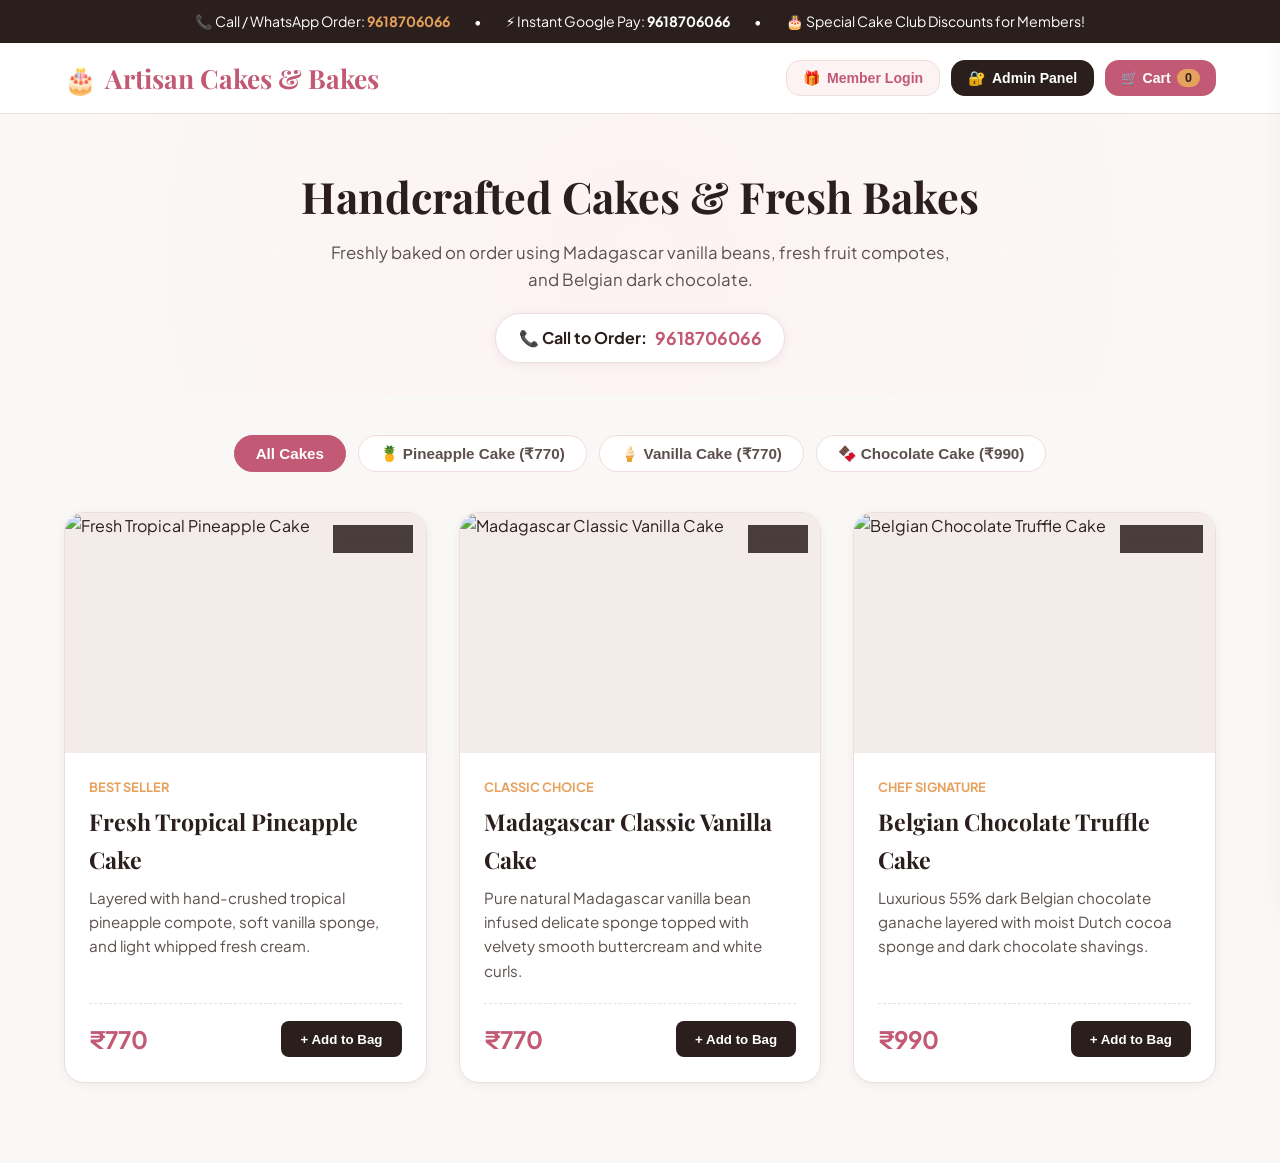
==== commit 6a0b74c1: "Refactor HTML and CSS for improved layout and functionality Updated various styles and modified HTML" ====
--- a/index.html
+++ b/index.html
@@ -32,11 +32,11 @@
     * { box-sizing: border-box; margin: 0; padding: 0; }
     body { font-family: var(--font-body); color: var(--dark); background-color: #faf8f7; line-height: 1.6; }
 
-    /* Top Notice Bar */
+    /* Top Announcement Bar */
     .top-notice-bar {
       background: var(--dark);
       color: #fff;
-      font-size: 0.9rem;
+      font-size: 0.88rem;
       padding: 0.65rem 1rem;
       text-align: center;
       display: flex;
@@ -60,11 +60,12 @@
     .nav-container {
       max-width: 1200px;
       margin: 0 auto;
-      padding: 0.9rem 1.5rem;
+      padding: 0.85rem 1.5rem;
       display: flex;
       align-items: center;
       justify-content: space-between;
       gap: 1rem;
+      flex-wrap: wrap;
     }
     .brand-logo {
       font-family: var(--font-heading);
@@ -79,44 +80,55 @@
     .nav-actions {
       display: flex;
       align-items: center;
-      gap: 0.85rem;
-    }
-
-    /* Prominent Admin Login Button */
-    .admin-login-btn {
-      background: #2b1f1d;
-      color: #fff;
-      border: 1px solid #2b1f1d;
-      padding: 0.6rem 1.15rem;
+      gap: 0.65rem;
+      flex-wrap: wrap;
+    }
+
+    /* Action Buttons */
+    .btn-nav {
+      padding: 0.55rem 1rem;
       border-radius: var(--radius-md);
       cursor: pointer;
       font-weight: 700;
-      font-size: 0.9rem;
+      font-size: 0.88rem;
       display: inline-flex;
       align-items: center;
-      gap: 0.5rem;
+      gap: 0.4rem;
+      text-decoration: none;
       transition: var(--transition);
-    }
-    .admin-login-btn:hover { background: #4a3633; }
+      border: 1px solid transparent;
+    }
+
+    .member-btn {
+      background: #fdf2f4;
+      color: var(--primary);
+      border-color: #eededb;
+    }
+    .member-btn:hover {
+      background: #fae2e7;
+    }
+
+    .admin-link-btn {
+      background: #2b1f1d;
+      color: #fff;
+    }
+    .admin-link-btn:hover {
+      background: #4a3633;
+    }
 
     .cart-btn {
       background: var(--primary);
       color: var(--white);
       border: none;
-      padding: 0.6rem 1.2rem;
-      border-radius: var(--radius-md);
-      cursor: pointer;
-      font-weight: 700;
-      display: inline-flex;
-      align-items: center;
-      gap: 0.5rem;
-      transition: var(--transition);
-    }
-    .cart-btn:hover { background: var(--primary-hover); transform: translateY(-1px); }
+    }
+    .cart-btn:hover {
+      background: var(--primary-hover);
+      transform: translateY(-1px);
+    }
     .cart-badge {
       background: var(--secondary);
       color: var(--dark);
-      font-size: 0.8rem;
+      font-size: 0.78rem;
       padding: 0.15rem 0.5rem;
       border-radius: 999px;
       font-weight: 700;
@@ -145,10 +157,41 @@
     }
     .hero-quick-call span.num { color: var(--primary); font-size: 1.1rem; }
 
-    /* Main Container & Grid */
-    .container { max-width: 1200px; margin: 0 auto; padding: 1.5rem 1.5rem 5rem; }
-
-    /* Category Filter Tabs */
+    /* Membership Banner (for signed-in users) */
+    .member-status-bar {
+      background: linear-gradient(90deg, #fff2e6 0%, #ffe8ed 100%);
+      border: 1px solid #ffd4dc;
+      color: #7a283e;
+      padding: 0.75rem 1.25rem;
+      border-radius: var(--radius-md);
+      margin-bottom: 1.5rem;
+      display: flex;
+      justify-content: space-between;
+      align-items: center;
+      flex-wrap: wrap;
+      gap: 0.5rem;
+      font-size: 0.92rem;
+    }
+
+    /* Admin Bar (when admin logged in) */
+    .admin-banner {
+      background: #e8f4fd;
+      border: 1px solid #b8daff;
+      color: #004085;
+      padding: 0.85rem 1.25rem;
+      border-radius: var(--radius-md);
+      margin-bottom: 1.5rem;
+      display: flex;
+      justify-content: space-between;
+      align-items: center;
+      flex-wrap: wrap;
+      gap: 0.75rem;
+    }
+
+    /* Container & Categories */
+    .container { max-width: 1200px; margin: 0 auto; padding: 1rem 1.5rem 5rem; }
+    .section-title { font-family: var(--font-heading); font-size: 2.1rem; margin-bottom: 0.5rem; text-align: center; }
+
     .category-nav {
       display: flex;
       justify-content: center;
@@ -169,7 +212,7 @@
     }
     .tab-btn.active, .tab-btn:hover { background: var(--primary); color: var(--white); border-color: var(--primary); }
 
-    /* Products Grid */
+    /* Product Grid */
     .products-grid {
       display: grid;
       grid-template-columns: repeat(auto-fit, minmax(320px, 1fr));
@@ -191,9 +234,15 @@
       width: 100%;
       height: 240px;
       overflow: hidden;
-      background: #eee;
-    }
-    .product-img { width: 100%; height: 100%; object-fit: cover; transition: transform 0.4s ease; }
+      background: #f3ece9;
+    }
+    .product-img {
+      width: 100%;
+      height: 100%;
+      object-fit: cover;
+      transition: transform 0.4s ease;
+      display: block;
+    }
     .product-card:hover .product-img { transform: scale(1.04); }
     .category-tag {
       position: absolute;
@@ -267,21 +316,6 @@
     }
     .btn-add:hover { background: var(--primary); }
 
-    /* Admin Banner Bar */
-    .admin-banner {
-      background: #e8f4fd;
-      border: 1px solid #b8daff;
-      color: #004085;
-      padding: 0.9rem 1.25rem;
-      border-radius: var(--radius-md);
-      margin-bottom: 2rem;
-      display: flex;
-      justify-content: space-between;
-      align-items: center;
-      flex-wrap: wrap;
-      gap: 1rem;
-    }
-
     /* Overlay & Drawer */
     .overlay {
       position: fixed;
@@ -325,7 +359,7 @@
     }
     .cart-footer { padding: 1.25rem 1.5rem; border-top: 1px solid var(--border); background: var(--gray-light); }
 
-    /* Google Pay Card */
+    /* GPay Card */
     .gpay-payment-card {
       background: #fff;
       border: 1px solid #cce5ff;
@@ -412,7 +446,9 @@
   <div class="top-notice-bar">
     <span>📞 Call / WhatsApp Order: <a href="tel:9618706066">9618706066</a></span>
     <span>•</span>
-    <span>⚡ Google Pay: <strong>9618706066</strong></span>
+    <span>⚡ Instant Google Pay: <strong>9618706066</strong></span>
+    <span>•</span>
+    <span>🎂 Special Cake Club Discounts for Members!</span>
   </div>
 
   <!-- Header -->
@@ -423,13 +459,18 @@
       </a>
 
       <div class="nav-actions">
-        <!-- Direct Admin Login Button -->
-        <button class="admin-login-btn" id="admin-auth-btn" onclick="toggleAdminModal()">
-          <span id="auth-btn-icon">🔐</span> <span id="auth-btn-text">Admin Login</span>
+        <!-- 1. Normal User Sign In / Membership Link -->
+        <button class="btn-nav member-btn" id="user-auth-btn" onclick="openUserModal()">
+          <span id="user-btn-icon">🎁</span> <span id="user-btn-text">Member Login</span>
         </button>
 
-        <!-- Cart Button -->
-        <button class="cart-btn" id="open-cart-btn" aria-label="Shopping Cart">
+        <!-- 2. Separate Dedicated Admin Portal Link -->
+        <button class="btn-nav admin-link-btn" id="admin-auth-btn" onclick="openAdminModal()">
+          <span id="admin-btn-icon">🔐</span> <span id="admin-btn-text">Admin Panel</span>
+        </button>
+
+        <!-- 3. Cart Button -->
+        <button class="btn-nav cart-btn" id="open-cart-btn" aria-label="Shopping Cart">
           <span>🛒 Cart</span>
           <span class="cart-badge" id="cart-counter">0</span>
         </button>
@@ -440,7 +481,7 @@
   <!-- Hero Section -->
   <section class="hero">
     <h1>Handcrafted Cakes & Fresh Bakes</h1>
-    <p>Freshly baked artisanal cakes prepared on order with pure dairy cream and natural fruit compotes.</p>
+    <p>Freshly baked on order using Madagascar vanilla beans, fresh fruit compotes, and Belgian dark chocolate.</p>
     <a href="tel:9618706066" class="hero-quick-call">
       📞 Call to Order: <span class="num">9618706066</span>
     </a>
@@ -448,15 +489,24 @@
 
   <!-- Storefront Main -->
   <main class="container">
-    <!-- Admin Controls Bar (Active when logged in) -->
+
+    <!-- Member Welcome Banner (Visible when user logged in) -->
+    <div id="member-banner" class="member-status-bar" style="display:none;">
+      <div>
+        🎉 <strong>Cake Club Member:</strong> Welcome back, <span id="member-name">Cake Lover</span>! Enjoy <strong>Free Delivery & 50 Reward Points</strong>.
+      </div>
+      <button onclick="handleUserLogout()" style="background:#fff; border:1px solid #ffd4dc; padding:0.35rem 0.8rem; border-radius:6px; cursor:pointer; color:#c25975; font-weight:700;">Sign Out</button>
+    </div>
+
+    <!-- Admin Controls Bar (Visible when admin logged in) -->
     <div id="admin-bar" class="admin-banner" style="display:none;">
       <div>
-        <strong>Admin Mode Enabled:</strong> Logged in as <span id="admin-user-email">dilipbathena@gmail.com</span>
+        <strong>👑 Admin Control Active:</strong> Logged in as <span id="admin-user-email">dilipbathena@gmail.com</span>
       </div>
       <div style="display:flex; gap:0.5rem;">
-        <button onclick="openProductModal()" style="background:#fff; border:1px solid #ccc; padding:0.4rem 0.8rem; border-radius:6px; cursor:pointer; font-weight:700;">+ Add New Cake</button>
-        <button onclick="resetDefaultCatalog()" style="background:#fff; border:1px solid #ccc; padding:0.4rem 0.8rem; border-radius:6px; cursor:pointer;">Reset Defaults</button>
-        <button onclick="handleLogout()" style="background:#fff; border:1px solid #dc3545; color:#dc3545; padding:0.4rem 0.8rem; border-radius:6px; cursor:pointer;">Logout</button>
+        <button onclick="openProductModal()" style="background:#fff; border:1px solid #ccc; padding:0.4rem 0.85rem; border-radius:6px; cursor:pointer; font-weight:700;">+ Add New Cake</button>
+        <button onclick="resetDefaultCatalog()" style="background:#fff; border:1px solid #ccc; padding:0.4rem 0.85rem; border-radius:6px; cursor:pointer;">Reset Default Cakes</button>
+        <button onclick="handleAdminLogout()" style="background:#fff; border:1px solid #dc3545; color:#dc3545; padding:0.4rem 0.85rem; border-radius:6px; cursor:pointer;">Exit Admin</button>
       </div>
     </div>
 
@@ -496,10 +546,10 @@
 
       <!-- Google Pay Payment & Address Instructions -->
       <div class="gpay-payment-card">
-        <span class="gpay-badge">Google Pay / PhonePe</span>
+        <span class="gpay-badge">Google Pay / PhonePe / Paytm</span>
         <div>Pay via Google Pay to: <span class="gpay-number">9618706066</span></div>
         <div class="step-alert">
-          📲 <strong>Next Steps:</strong><br/>
+          📲 <strong>Ordering Instructions:</strong><br/>
           1. Pay ₹<span id="gpay-amount-hint">0</span> via Google Pay to <strong>9618706066</strong>.<br/>
           2. Send payment screenshot + delivery address via WhatsApp to <strong>9618706066</strong>.
         </div>
@@ -511,7 +561,41 @@
     </div>
   </aside>
 
-  <!-- Admin Login Modal -->
+  <!-- Normal User / Member Sign In Modal -->
+  <div class="modal" id="user-auth-modal">
+    <div class="modal-header">
+      <h3 style="font-family:var(--font-heading);">Cake Club Membership</h3>
+      <button class="btn-close" onclick="closeUserModal()">&times;</button>
+    </div>
+    <div class="modal-body">
+      <p style="margin-bottom:1.1rem; font-size:0.92rem; color:var(--gray-dark);">
+        Sign in to unlock exclusive cake perks, track your previous orders, and enjoy 50 loyalty points on your next birthday order!
+      </p>
+
+      <form onsubmit="handleUserSignIn(event)">
+        <div class="form-group">
+          <label>Your Name</label>
+          <input type="text" id="member-input-name" required placeholder="e.g. John Doe" />
+        </div>
+        <div class="form-group">
+          <label>Mobile Number or Email</label>
+          <input type="text" id="member-input-contact" required placeholder="e.g. 9618706066 or user@gmail.com" />
+        </div>
+        <button type="submit" class="checkout-btn" style="background:var(--primary); margin-bottom:0.85rem;">
+          Sign In as Member
+        </button>
+      </form>
+
+      <div style="text-align:center; margin:0.5rem 0; color:#888; font-size:0.85rem;">— OR SIGN IN WITH GOOGLE —</div>
+
+      <button onclick="handleUserGoogleSignIn()" style="width:100%; padding:0.75rem; background:#fff; border:1px solid #ccc; border-radius:var(--radius-sm); font-weight:700; cursor:pointer; display:flex; align-items:center; justify-content:center; gap:0.6rem; box-shadow:var(--shadow-sm); font-size:0.9rem;">
+        <svg width="18" height="18" viewBox="0 0 48 48"><path fill="#EA4335" d="M24 9.5c3.54 0 6.71 1.22 9.21 3.6l6.85-6.85C35.9 2.38 30.47 0 24 0 14.62 0 6.51 5.38 2.56 13.22l7.98 6.19C12.43 13.72 17.74 9.5 24 9.5z"/><path fill="#4285F4" d="M46.98 24.55c0-1.57-.15-3.09-.38-4.55H24v9.02h12.94c-.58 2.96-2.26 5.48-4.78 7.18l7.73 6c4.51-4.18 7.09-10.36 7.09-17.65z"/><path fill="#FBBC05" d="M10.53 28.59c-.48-1.45-.76-2.99-.76-4.59s.27-3.14.76-4.59l-7.98-6.19C.92 16.46 0 20.12 0 24c0 3.88.92 7.54 2.56 10.78l7.97-6.19z"/><path fill="#34A853" d="M24 48c6.48 0 11.93-2.13 15.89-5.81l-7.73-6c-2.15 1.45-4.92 2.3-8.16 2.3-6.26 0-11.57-4.22-13.47-9.91l-7.98 6.19C6.51 42.62 14.62 48 24 48z"/></svg>
+        Sign in with Google ID
+      </button>
+    </div>
+  </div>
+
+  <!-- Admin Portal Modal (Dedicated route) -->
   <div class="modal" id="admin-auth-modal">
     <div class="modal-header">
       <h3 style="font-family:var(--font-heading);">Admin Portal</h3>
@@ -519,16 +603,16 @@
     </div>
     <div class="modal-body">
       <p style="margin-bottom:1.25rem; font-size:0.92rem; color:var(--gray-dark);">
-        Sign in to add, edit cake prices (₹770 / ₹990), change descriptions, or remove cakes.
+        Administrative access to manage cakes, modify prices (₹770 / ₹990), or add new flavors.
       </p>
 
-      <button onclick="handleGoogleSignIn()" style="width:100%; padding:0.85rem; background:#fff; border:1px solid #ccc; border-radius:var(--radius-sm); font-weight:700; cursor:pointer; display:flex; align-items:center; justify-content:center; gap:0.75rem; box-shadow:var(--shadow-sm); margin-bottom:1rem; font-size:0.95rem;">
+      <button onclick="handleAdminGoogleSignIn()" style="width:100%; padding:0.85rem; background:#fff; border:1px solid #ccc; border-radius:var(--radius-sm); font-weight:700; cursor:pointer; display:flex; align-items:center; justify-content:center; gap:0.75rem; box-shadow:var(--shadow-sm); margin-bottom:1rem; font-size:0.95rem;">
         <svg width="20" height="20" viewBox="0 0 48 48"><path fill="#EA4335" d="M24 9.5c3.54 0 6.71 1.22 9.21 3.6l6.85-6.85C35.9 2.38 30.47 0 24 0 14.62 0 6.51 5.38 2.56 13.22l7.98 6.19C12.43 13.72 17.74 9.5 24 9.5z"/><path fill="#4285F4" d="M46.98 24.55c0-1.57-.15-3.09-.38-4.55H24v9.02h12.94c-.58 2.96-2.26 5.48-4.78 7.18l7.73 6c4.51-4.18 7.09-10.36 7.09-17.65z"/><path fill="#FBBC05" d="M10.53 28.59c-.48-1.45-.76-2.99-.76-4.59s.27-3.14.76-4.59l-7.98-6.19C.92 16.46 0 20.12 0 24c0 3.88.92 7.54 2.56 10.78l7.97-6.19z"/><path fill="#34A853" d="M24 48c6.48 0 11.93-2.13 15.89-5.81l-7.73-6c-2.15 1.45-4.92 2.3-8.16 2.3-6.26 0-11.57-4.22-13.47-9.91l-7.98 6.19C6.51 42.62 14.62 48 24 48z"/></svg>
-        Sign in with Google ID
+        Sign in with Admin Google ID
       </button>
 
       <div style="font-size:0.8rem; text-align:center; color:#888;">
-        Authorized access for store management.
+        Authorized access: <a href="#admin" style="color:var(--primary); font-weight:700;">Direct Link (#admin)</a>
       </div>
     </div>
   </div>
@@ -583,7 +667,7 @@
   </div>
 
   <script>
-    // Default separate products: Pineapple (770), Vanilla (770), Chocolate (990)
+    // Robust, highly reliable images (with direct fallback on error)
     const DEFAULT_PRODUCTS = [
       {
         id: "pineapple-cake",
@@ -601,7 +685,8 @@
         price: 770,
         badge: "Classic Choice",
         description: "Pure natural Madagascar vanilla bean infused delicate sponge topped with velvety smooth buttercream and white curls.",
-        image: "https://images.unsplash.com/photo-1535141192574-5d4897c13136?auto=format&fit=crop&w=800&q=80"
+        // Bulletproof Vanilla Cake image from Unsplash
+        image: "https://images.unsplash.com/photo-1464349095431-e9a21285b5f3?auto=format&fit=crop&w=800&q=80"
       },
       {
         id: "chocolate-cake",
@@ -614,15 +699,24 @@
       }
     ];
 
-    const STORE_KEY = 'ARTISAN_CAKES_CATALOG_V2';
-    const AUTH_KEY = 'ARTISAN_CAKES_AUTH_V2';
+    // Using V4 keys to completely bypass old browser cached localStorage
+    const STORE_KEY = 'ARTISAN_CAKES_CATALOG_V4';
+    const ADMIN_AUTH_KEY = 'ARTISAN_CAKES_ADMIN_AUTH_V4';
+    const USER_AUTH_KEY = 'ARTISAN_CAKES_USER_AUTH_V4';
 
     let storeData = [];
     let currentFilter = 'All';
     let cart = [];
     let isAdmin = false;
+    let currentUser = null;
 
     document.addEventListener("DOMContentLoaded", () => {
+      // 1. Check if user is navigating directly to #admin via URL
+      if (window.location.hash === '#admin') {
+        openAdminModal();
+      }
+
+      // 2. Load products or set defaults
       const savedProducts = localStorage.getItem(STORE_KEY);
       if (savedProducts) {
         try {
@@ -635,14 +729,22 @@
         localStorage.setItem(STORE_KEY, JSON.stringify(storeData));
       }
 
-      const savedAuth = localStorage.getItem(AUTH_KEY);
-      if (savedAuth) {
+      // 3. Check Admin session
+      if (localStorage.getItem(ADMIN_AUTH_KEY) === 'true') {
         isAdmin = true;
         updateAdminUI();
       }
 
+      // 4. Check Member session
+      const savedUser = localStorage.getItem(USER_AUTH_KEY);
+      if (savedUser) {
+        currentUser = JSON.parse(savedUser);
+        updateUserUI();
+      }
+
       renderProducts();
 
+      // Drawer and modal overlays
       const drawer = document.getElementById("cart-drawer");
       const overlay = document.getElementById("global-overlay");
       document.getElementById("open-cart-btn").addEventListener("click", () => {
@@ -657,6 +759,7 @@
       overlay.addEventListener("click", () => {
         closeCart();
         closeAdminModal();
+        closeUserModal();
         closeProductModal();
       });
     });
@@ -680,6 +783,7 @@
       renderProducts();
     }
 
+    // Render Product Cards with image fallback handler
     function renderProducts() {
       const container = document.getElementById("product-list");
       const filtered = (currentFilter === 'All') 
@@ -694,7 +798,11 @@
       container.innerHTML = filtered.map(item => `
         <article class="product-card">
           <div class="product-img-wrapper">
-            <img class="product-img" src="${item.image}" alt="${item.name}" loading="lazy" />
+            <img class="product-img" 
+                 src="${item.image}" 
+                 alt="${item.name}" 
+                 loading="lazy" 
+                 onerror="this.onerror=null; this.src='https://images.unsplash.com/photo-1542826438-bd32f43d626f?auto=format&fit=crop&w=800&q=80';" />
             <span class="category-tag">${item.category}</span>
           </div>
           <div class="product-details">
@@ -777,18 +885,72 @@
         return;
       }
       const total = cart.reduce((sum, item) => sum + (item.price * item.qty), 0);
+      const memberNote = currentUser ? `*Customer Name:* ${currentUser.name}%0A*Member Status:* Cake Club Member%0A` : '';
       const orderSummary = cart.map(i => `${i.name} (x${i.qty}) - ₹${i.price * i.qty}`).join('%0A');
       
-      const message = `*Artisan Cakes Order Details:*%0A${orderSummary}%0A%0A*Total Amount:* ₹${total}%0A%0A*Payment:* Google Pay made to 9618706066.%0A(Attaching Google Pay payment screenshot and delivery address below)`;
+      const message = `*Artisan Cakes Order Details:*%0A${memberNote}${orderSummary}%0A%0A*Total Amount:* ₹${total}%0A%0A*Payment:* Google Pay made to 9618706066.%0A(Attaching Google Pay payment screenshot and delivery address below)`;
       
       window.open(`https://wa.me/919618706066?text=${message}`, '_blank');
     }
 
-    function toggleAdminModal() {
-      if (isAdmin) {
-        alert("You are currently signed in as Administrator!");
-        return;
-      }
+    /* ========================================================
+       User / Member Modal & Auth Controls
+       ======================================================== */
+    function openUserModal() {
+      document.getElementById("user-auth-modal").classList.add("active");
+      document.getElementById("global-overlay").style.display = "block";
+    }
+
+    function closeUserModal() {
+      document.getElementById("user-auth-modal").classList.remove("active");
+      document.getElementById("global-overlay").style.display = "none";
+    }
+
+    function handleUserSignIn(e) {
+      e.preventDefault();
+      const name = document.getElementById("member-input-name").value;
+      const contact = document.getElementById("member-input-contact").value;
+      currentUser = { name, contact };
+      localStorage.setItem(USER_AUTH_KEY, JSON.stringify(currentUser));
+      closeUserModal();
+      updateUserUI();
+    }
+
+    function handleUserGoogleSignIn() {
+      currentUser = { name: "Google Member", contact: "user@gmail.com" };
+      localStorage.setItem(USER_AUTH_KEY, JSON.stringify(currentUser));
+      closeUserModal();
+      updateUserUI();
+    }
+
+    function handleUserLogout() {
+      currentUser = null;
+      localStorage.removeItem(USER_AUTH_KEY);
+      updateUserUI();
+    }
+
+    function updateUserUI() {
+      const banner = document.getElementById("member-banner");
+      const nameSpan = document.getElementById("member-name");
+      const btnText = document.getElementById("user-btn-text");
+      const btnIcon = document.getElementById("user-btn-icon");
+
+      if (currentUser) {
+        banner.style.display = "flex";
+        nameSpan.innerText = currentUser.name;
+        btnText.innerText = currentUser.name.split(' ')[0];
+        btnIcon.innerText = "⭐";
+      } else {
+        banner.style.display = "none";
+        btnText.innerText = "Member Login";
+        btnIcon.innerText = "🎁";
+      }
+    }
+
+    /* ========================================================
+       Admin Portal Modal & Controls
+       ======================================================== */
+    function openAdminModal() {
       document.getElementById("admin-auth-modal").classList.add("active");
       document.getElementById("global-overlay").style.display = "block";
     }
@@ -798,37 +960,40 @@
       document.getElementById("global-overlay").style.display = "none";
     }
 
-    function handleGoogleSignIn() {
+    function handleAdminGoogleSignIn() {
       isAdmin = true;
-      localStorage.setItem(AUTH_KEY, "true");
+      localStorage.setItem(ADMIN_AUTH_KEY, "true");
       closeAdminModal();
       updateAdminUI();
       renderProducts();
     }
 
-    function handleLogout() {
+    function handleAdminLogout() {
       isAdmin = false;
-      localStorage.removeItem(AUTH_KEY);
+      localStorage.removeItem(ADMIN_AUTH_KEY);
       updateAdminUI();
       renderProducts();
     }
 
     function updateAdminUI() {
-      const authBtnIcon = document.getElementById("auth-btn-icon");
-      const authBtnText = document.getElementById("auth-btn-text");
       const adminBar = document.getElementById("admin-bar");
+      const adminBtnText = document.getElementById("admin-btn-text");
+      const adminBtnIcon = document.getElementById("admin-btn-icon");
 
       if (isAdmin) {
-        authBtnIcon.innerText = "👤";
-        authBtnText.innerText = "Admin: Dilip";
         adminBar.style.display = "flex";
+        adminBtnText.innerText = "Admin: Active";
+        adminBtnIcon.innerText = "👑";
       } else {
-        authBtnIcon.innerText = "🔐";
-        authBtnText.innerText = "Admin Login";
         adminBar.style.display = "none";
-      }
-    }
-
+        adminBtnText.innerText = "Admin Panel";
+        adminBtnIcon.innerText = "🔐";
+      }
+    }
+
+    /* ========================================================
+       Cake Add / Edit Modal Controls
+       ======================================================== */
     function openProductModal(productId = null) {
       const modal = document.getElementById("cake-edit-modal");
       const title = document.getElementById("cake-modal-title");
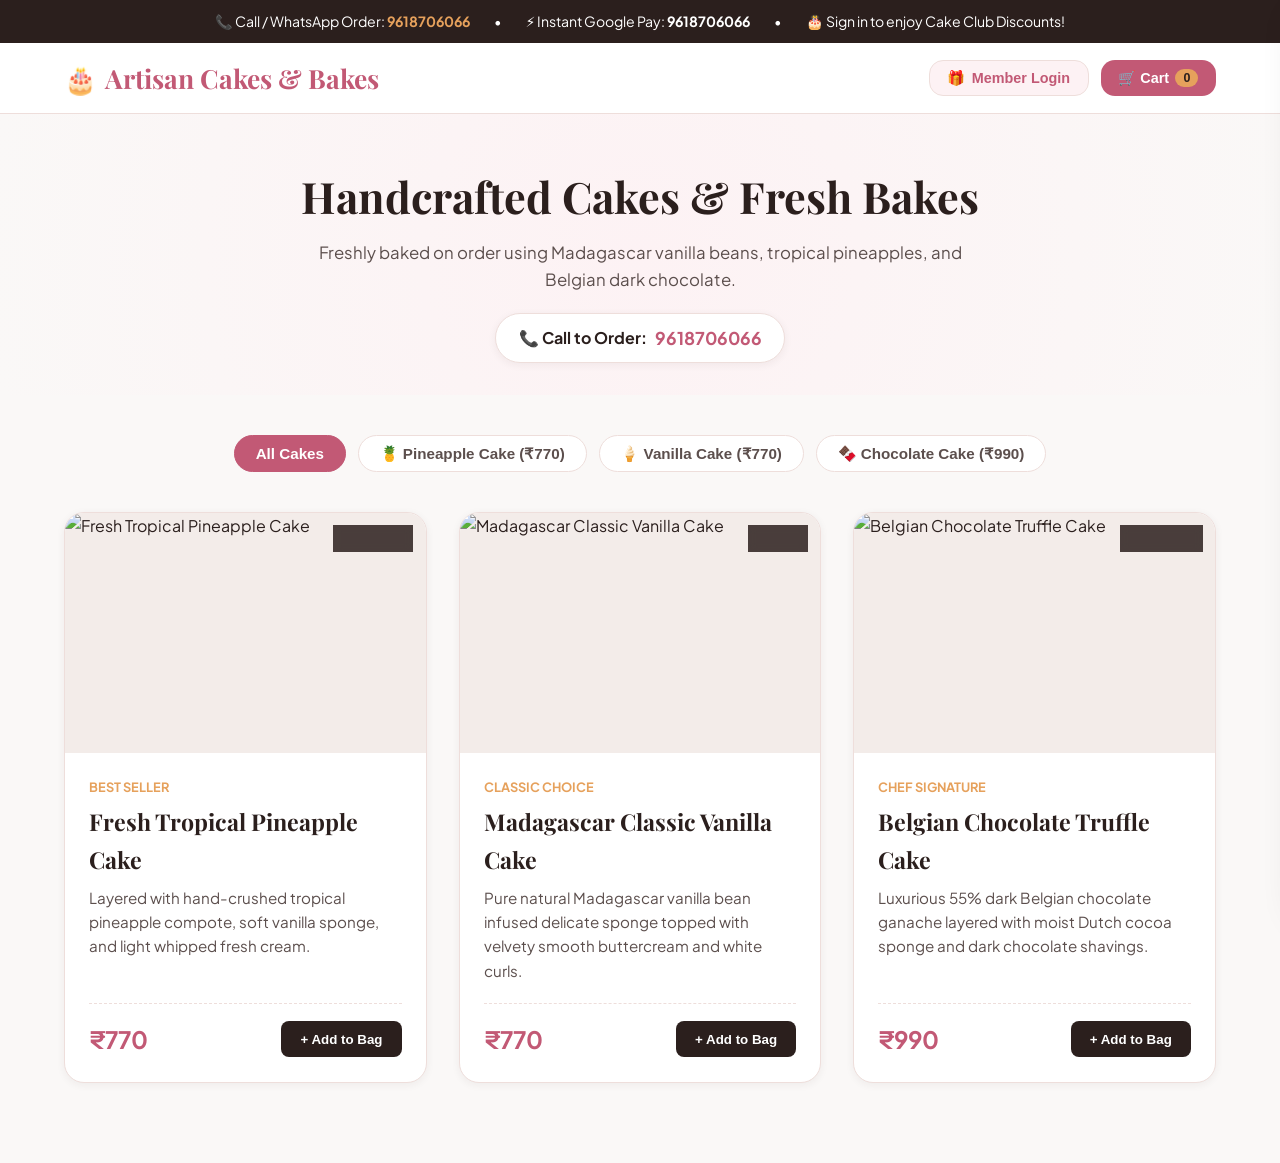
==== commit 1981478d: "Refactor index.html for clarity and updates Updated the title and various comments for clarity. Chan" ====
--- a/index.html
+++ b/index.html
@@ -3,7 +3,7 @@
 <head>
   <meta charset="UTF-8" />
   <meta name="viewport" content="width=device-width, initial-scale=1.0" />
-  <title>Artisan Cakes & Bakes | Pineapple, Vanilla & Chocolate</title>
+  <title>Artisan Cakes & Bakes | Handcrafted Celebrations</title>
   <link rel="preconnect" href="https://fonts.googleapis.com">
   <link rel="preconnect" href="https://fonts.gstatic.com" crossorigin>
   <link href="https://fonts.googleapis.com/css2?family=Playfair+Display:ital,wght@0,600;0,700;1,400&family=Plus+Jakarta+Sans:wght@400;500;600;700&display=swap" rel="stylesheet">
@@ -32,7 +32,7 @@
     * { box-sizing: border-box; margin: 0; padding: 0; }
     body { font-family: var(--font-body); color: var(--dark); background-color: #faf8f7; line-height: 1.6; }
 
-    /* Top Announcement Bar */
+    /* Top Notice Bar */
     .top-notice-bar {
       background: var(--dark);
       color: #fff;
@@ -48,7 +48,7 @@
     .top-notice-bar a { color: var(--secondary); font-weight: 700; text-decoration: none; }
     .top-notice-bar a:hover { text-decoration: underline; }
 
-    /* Sticky Navigation */
+    /* Header & Navigation */
     header {
       position: sticky;
       top: 0;
@@ -80,17 +80,16 @@
     .nav-actions {
       display: flex;
       align-items: center;
-      gap: 0.65rem;
+      gap: 0.75rem;
       flex-wrap: wrap;
     }
 
-    /* Action Buttons */
     .btn-nav {
-      padding: 0.55rem 1rem;
+      padding: 0.55rem 1.1rem;
       border-radius: var(--radius-md);
       cursor: pointer;
       font-weight: 700;
-      font-size: 0.88rem;
+      font-size: 0.9rem;
       display: inline-flex;
       align-items: center;
       gap: 0.4rem;
@@ -98,33 +97,18 @@
       transition: var(--transition);
       border: 1px solid transparent;
     }
-
     .member-btn {
       background: #fdf2f4;
       color: var(--primary);
       border-color: #eededb;
     }
-    .member-btn:hover {
-      background: #fae2e7;
-    }
-
-    .admin-link-btn {
-      background: #2b1f1d;
-      color: #fff;
-    }
-    .admin-link-btn:hover {
-      background: #4a3633;
-    }
-
+    .member-btn:hover { background: #fae2e7; }
     .cart-btn {
       background: var(--primary);
       color: var(--white);
       border: none;
     }
-    .cart-btn:hover {
-      background: var(--primary-hover);
-      transform: translateY(-1px);
-    }
+    .cart-btn:hover { background: var(--primary-hover); transform: translateY(-1px); }
     .cart-badge {
       background: var(--secondary);
       color: var(--dark);
@@ -157,7 +141,7 @@
     }
     .hero-quick-call span.num { color: var(--primary); font-size: 1.1rem; }
 
-    /* Membership Banner (for signed-in users) */
+    /* Member Banner */
     .member-status-bar {
       background: linear-gradient(90deg, #fff2e6 0%, #ffe8ed 100%);
       border: 1px solid #ffd4dc;
@@ -173,22 +157,7 @@
       font-size: 0.92rem;
     }
 
-    /* Admin Bar (when admin logged in) */
-    .admin-banner {
-      background: #e8f4fd;
-      border: 1px solid #b8daff;
-      color: #004085;
-      padding: 0.85rem 1.25rem;
-      border-radius: var(--radius-md);
-      margin-bottom: 1.5rem;
-      display: flex;
-      justify-content: space-between;
-      align-items: center;
-      flex-wrap: wrap;
-      gap: 0.75rem;
-    }
-
-    /* Container & Categories */
+    /* Container & Category Filters */
     .container { max-width: 1200px; margin: 0 auto; padding: 1rem 1.5rem 5rem; }
     .section-title { font-family: var(--font-heading); font-size: 2.1rem; margin-bottom: 0.5rem; text-align: center; }
 
@@ -280,20 +249,6 @@
       font-size: 0.95rem;
       margin-bottom: 1.25rem;
       flex-grow: 1;
-    }
-    .admin-item-actions {
-      display: flex;
-      gap: 0.5rem;
-      margin-bottom: 1rem;
-    }
-    .admin-item-actions button {
-      font-size: 0.8rem;
-      padding: 0.35rem 0.7rem;
-      border-radius: var(--radius-sm);
-      border: 1px solid var(--border);
-      background: #fdf8f8;
-      cursor: pointer;
-      font-weight: 600;
     }
     .product-pricing {
       display: flex;
@@ -430,7 +385,7 @@
     .modal-body { padding: 1.5rem; overflow-y: auto; }
     .form-group { margin-bottom: 1rem; }
     .form-group label { display: block; font-size: 0.85rem; font-weight: 600; margin-bottom: 0.35rem; }
-    .form-group input, .form-group textarea, .form-group select {
+    .form-group input {
       width: 100%;
       padding: 0.65rem 0.85rem;
       border: 1px solid var(--border);
@@ -442,34 +397,29 @@
 </head>
 <body>
 
-  <!-- Top Order & Call Bar -->
+  <!-- Top Announcement Bar -->
   <div class="top-notice-bar">
     <span>📞 Call / WhatsApp Order: <a href="tel:9618706066">9618706066</a></span>
     <span>•</span>
     <span>⚡ Instant Google Pay: <strong>9618706066</strong></span>
     <span>•</span>
-    <span>🎂 Special Cake Club Discounts for Members!</span>
+    <span>🎂 Sign in to enjoy Cake Club Discounts!</span>
   </div>
 
   <!-- Header -->
   <header>
     <div class="nav-container">
-      <a href="#" class="brand-logo">
+      <a href="index.html" class="brand-logo">
         🎂 <span>Artisan Cakes & Bakes</span>
       </a>
 
       <div class="nav-actions">
-        <!-- 1. Normal User Sign In / Membership Link -->
+        <!-- Normal User Sign In Link -->
         <button class="btn-nav member-btn" id="user-auth-btn" onclick="openUserModal()">
           <span id="user-btn-icon">🎁</span> <span id="user-btn-text">Member Login</span>
         </button>
 
-        <!-- 2. Separate Dedicated Admin Portal Link -->
-        <button class="btn-nav admin-link-btn" id="admin-auth-btn" onclick="openAdminModal()">
-          <span id="admin-btn-icon">🔐</span> <span id="admin-btn-text">Admin Panel</span>
-        </button>
-
-        <!-- 3. Cart Button -->
+        <!-- Cart Button -->
         <button class="btn-nav cart-btn" id="open-cart-btn" aria-label="Shopping Cart">
           <span>🛒 Cart</span>
           <span class="cart-badge" id="cart-counter">0</span>
@@ -481,7 +431,7 @@
   <!-- Hero Section -->
   <section class="hero">
     <h1>Handcrafted Cakes & Fresh Bakes</h1>
-    <p>Freshly baked on order using Madagascar vanilla beans, fresh fruit compotes, and Belgian dark chocolate.</p>
+    <p>Freshly baked on order using Madagascar vanilla beans, tropical pineapples, and Belgian dark chocolate.</p>
     <a href="tel:9618706066" class="hero-quick-call">
       📞 Call to Order: <span class="num">9618706066</span>
     </a>
@@ -490,24 +440,12 @@
   <!-- Storefront Main -->
   <main class="container">
 
-    <!-- Member Welcome Banner (Visible when user logged in) -->
+    <!-- Member Welcome Banner -->
     <div id="member-banner" class="member-status-bar" style="display:none;">
       <div>
-        🎉 <strong>Cake Club Member:</strong> Welcome back, <span id="member-name">Cake Lover</span>! Enjoy <strong>Free Delivery & 50 Reward Points</strong>.
+        🎉 <strong>Cake Club Member:</strong> Welcome, <span id="member-name">Valued Customer</span>! Enjoy <strong>Free Delivery & Special Perks</strong>.
       </div>
       <button onclick="handleUserLogout()" style="background:#fff; border:1px solid #ffd4dc; padding:0.35rem 0.8rem; border-radius:6px; cursor:pointer; color:#c25975; font-weight:700;">Sign Out</button>
-    </div>
-
-    <!-- Admin Controls Bar (Visible when admin logged in) -->
-    <div id="admin-bar" class="admin-banner" style="display:none;">
-      <div>
-        <strong>👑 Admin Control Active:</strong> Logged in as <span id="admin-user-email">dilipbathena@gmail.com</span>
-      </div>
-      <div style="display:flex; gap:0.5rem;">
-        <button onclick="openProductModal()" style="background:#fff; border:1px solid #ccc; padding:0.4rem 0.85rem; border-radius:6px; cursor:pointer; font-weight:700;">+ Add New Cake</button>
-        <button onclick="resetDefaultCatalog()" style="background:#fff; border:1px solid #ccc; padding:0.4rem 0.85rem; border-radius:6px; cursor:pointer;">Reset Default Cakes</button>
-        <button onclick="handleAdminLogout()" style="background:#fff; border:1px solid #dc3545; color:#dc3545; padding:0.4rem 0.85rem; border-radius:6px; cursor:pointer;">Exit Admin</button>
-      </div>
     </div>
 
     <!-- Category Tabs Separating Pineapple, Vanilla, and Chocolate -->
@@ -518,9 +456,9 @@
       <button class="tab-btn" onclick="filterCategory('Chocolate', this)">🍫 Chocolate Cake (₹990)</button>
     </div>
 
-    <!-- Cake Grid -->
+    <!-- Product Grid -->
     <div class="products-grid" id="product-list">
-      <!-- Injected by JavaScript -->
+      <!-- Dynamically rendered -->
     </div>
   </main>
 
@@ -561,15 +499,15 @@
     </div>
   </aside>
 
-  <!-- Normal User / Member Sign In Modal -->
+  <!-- Normal Customer Sign In Modal -->
   <div class="modal" id="user-auth-modal">
     <div class="modal-header">
-      <h3 style="font-family:var(--font-heading);">Cake Club Membership</h3>
+      <h3 style="font-family:var(--font-heading);">Member Sign In</h3>
       <button class="btn-close" onclick="closeUserModal()">&times;</button>
     </div>
     <div class="modal-body">
       <p style="margin-bottom:1.1rem; font-size:0.92rem; color:var(--gray-dark);">
-        Sign in to unlock exclusive cake perks, track your previous orders, and enjoy 50 loyalty points on your next birthday order!
+        Sign in with your mobile number or Google account to place cake orders, track status, and get reward perks!
       </p>
 
       <form onsubmit="handleUserSignIn(event)">
@@ -582,7 +520,7 @@
           <input type="text" id="member-input-contact" required placeholder="e.g. 9618706066 or user@gmail.com" />
         </div>
         <button type="submit" class="checkout-btn" style="background:var(--primary); margin-bottom:0.85rem;">
-          Sign In as Member
+          Continue as Member
         </button>
       </form>
 
@@ -595,79 +533,7 @@
     </div>
   </div>
 
-  <!-- Admin Portal Modal (Dedicated route) -->
-  <div class="modal" id="admin-auth-modal">
-    <div class="modal-header">
-      <h3 style="font-family:var(--font-heading);">Admin Portal</h3>
-      <button class="btn-close" onclick="closeAdminModal()">&times;</button>
-    </div>
-    <div class="modal-body">
-      <p style="margin-bottom:1.25rem; font-size:0.92rem; color:var(--gray-dark);">
-        Administrative access to manage cakes, modify prices (₹770 / ₹990), or add new flavors.
-      </p>
-
-      <button onclick="handleAdminGoogleSignIn()" style="width:100%; padding:0.85rem; background:#fff; border:1px solid #ccc; border-radius:var(--radius-sm); font-weight:700; cursor:pointer; display:flex; align-items:center; justify-content:center; gap:0.75rem; box-shadow:var(--shadow-sm); margin-bottom:1rem; font-size:0.95rem;">
-        <svg width="20" height="20" viewBox="0 0 48 48"><path fill="#EA4335" d="M24 9.5c3.54 0 6.71 1.22 9.21 3.6l6.85-6.85C35.9 2.38 30.47 0 24 0 14.62 0 6.51 5.38 2.56 13.22l7.98 6.19C12.43 13.72 17.74 9.5 24 9.5z"/><path fill="#4285F4" d="M46.98 24.55c0-1.57-.15-3.09-.38-4.55H24v9.02h12.94c-.58 2.96-2.26 5.48-4.78 7.18l7.73 6c4.51-4.18 7.09-10.36 7.09-17.65z"/><path fill="#FBBC05" d="M10.53 28.59c-.48-1.45-.76-2.99-.76-4.59s.27-3.14.76-4.59l-7.98-6.19C.92 16.46 0 20.12 0 24c0 3.88.92 7.54 2.56 10.78l7.97-6.19z"/><path fill="#34A853" d="M24 48c6.48 0 11.93-2.13 15.89-5.81l-7.73-6c-2.15 1.45-4.92 2.3-8.16 2.3-6.26 0-11.57-4.22-13.47-9.91l-7.98 6.19C6.51 42.62 14.62 48 24 48z"/></svg>
-        Sign in with Admin Google ID
-      </button>
-
-      <div style="font-size:0.8rem; text-align:center; color:#888;">
-        Authorized access: <a href="#admin" style="color:var(--primary); font-weight:700;">Direct Link (#admin)</a>
-      </div>
-    </div>
-  </div>
-
-  <!-- Add / Edit Cake Modal -->
-  <div class="modal" id="cake-edit-modal">
-    <div class="modal-header">
-      <h3 style="font-family:var(--font-heading);" id="cake-modal-title">Cake Details</h3>
-      <button class="btn-close" onclick="closeProductModal()">&times;</button>
-    </div>
-    <div class="modal-body">
-      <form id="cake-form" onsubmit="handleSaveCake(event)">
-        <input type="hidden" id="edit-cake-id" />
-        
-        <div class="form-group">
-          <label>Category (Flavors)</label>
-          <select id="cake-category" required>
-            <option value="Pineapple">Pineapple</option>
-            <option value="Vanilla">Vanilla</option>
-            <option value="Chocolate">Chocolate</option>
-          </select>
-        </div>
-
-        <div class="form-group">
-          <label>Cake Name</label>
-          <input type="text" id="cake-name" required placeholder="e.g. Classic Vanilla Sponge Cake" />
-        </div>
-
-        <div class="form-group">
-          <label>Price in INR (₹)</label>
-          <input type="number" id="cake-price" required placeholder="770 or 990" />
-        </div>
-
-        <div class="form-group">
-          <label>Badge / Tag</label>
-          <input type="text" id="cake-badge" placeholder="Best Seller / Special" />
-        </div>
-
-        <div class="form-group">
-          <label>Image URL</label>
-          <input type="url" id="cake-image" required placeholder="https://..." />
-        </div>
-
-        <div class="form-group">
-          <label>Description</label>
-          <textarea id="cake-desc" rows="3" required placeholder="Flavor description..."></textarea>
-        </div>
-
-        <button type="submit" class="checkout-btn">Save Cake</button>
-      </form>
-    </div>
-  </div>
-
   <script>
-    // Robust, highly reliable images (with direct fallback on error)
     const DEFAULT_PRODUCTS = [
       {
         id: "pineapple-cake",
@@ -685,7 +551,6 @@
         price: 770,
         badge: "Classic Choice",
         description: "Pure natural Madagascar vanilla bean infused delicate sponge topped with velvety smooth buttercream and white curls.",
-        // Bulletproof Vanilla Cake image from Unsplash
         image: "https://images.unsplash.com/photo-1464349095431-e9a21285b5f3?auto=format&fit=crop&w=800&q=80"
       },
       {
@@ -699,24 +564,15 @@
       }
     ];
 
-    // Using V4 keys to completely bypass old browser cached localStorage
-    const STORE_KEY = 'ARTISAN_CAKES_CATALOG_V4';
-    const ADMIN_AUTH_KEY = 'ARTISAN_CAKES_ADMIN_AUTH_V4';
-    const USER_AUTH_KEY = 'ARTISAN_CAKES_USER_AUTH_V4';
+    const STORE_KEY = 'ARTISAN_CAKES_CATALOG_SHARED_V5';
+    const USER_AUTH_KEY = 'ARTISAN_CAKES_USER_V5';
 
     let storeData = [];
     let currentFilter = 'All';
     let cart = [];
-    let isAdmin = false;
     let currentUser = null;
 
     document.addEventListener("DOMContentLoaded", () => {
-      // 1. Check if user is navigating directly to #admin via URL
-      if (window.location.hash === '#admin') {
-        openAdminModal();
-      }
-
-      // 2. Load products or set defaults
       const savedProducts = localStorage.getItem(STORE_KEY);
       if (savedProducts) {
         try {
@@ -729,13 +585,6 @@
         localStorage.setItem(STORE_KEY, JSON.stringify(storeData));
       }
 
-      // 3. Check Admin session
-      if (localStorage.getItem(ADMIN_AUTH_KEY) === 'true') {
-        isAdmin = true;
-        updateAdminUI();
-      }
-
-      // 4. Check Member session
       const savedUser = localStorage.getItem(USER_AUTH_KEY);
       if (savedUser) {
         currentUser = JSON.parse(savedUser);
@@ -744,7 +593,6 @@
 
       renderProducts();
 
-      // Drawer and modal overlays
       const drawer = document.getElementById("cart-drawer");
       const overlay = document.getElementById("global-overlay");
       document.getElementById("open-cart-btn").addEventListener("click", () => {
@@ -758,23 +606,9 @@
       document.getElementById("close-cart-btn").addEventListener("click", closeCart);
       overlay.addEventListener("click", () => {
         closeCart();
-        closeAdminModal();
         closeUserModal();
-        closeProductModal();
       });
     });
-
-    function saveStoreData() {
-      localStorage.setItem(STORE_KEY, JSON.stringify(storeData));
-    }
-
-    function resetDefaultCatalog() {
-      if (confirm("Reset catalog to default Pineapple (₹770), Vanilla (₹770), and Chocolate (₹990)?")) {
-        storeData = [...DEFAULT_PRODUCTS];
-        saveStoreData();
-        renderProducts();
-      }
-    }
 
     function filterCategory(category, btnElement) {
       currentFilter = category;
@@ -783,7 +617,6 @@
       renderProducts();
     }
 
-    // Render Product Cards with image fallback handler
     function renderProducts() {
       const container = document.getElementById("product-list");
       const filtered = (currentFilter === 'All') 
@@ -809,14 +642,6 @@
             <span class="product-badge">${item.badge || 'Fresh Daily'}</span>
             <h3 class="product-title">${item.name}</h3>
             <p class="product-desc">${item.description}</p>
-            
-            ${isAdmin ? `
-              <div class="admin-item-actions">
-                <button onclick="openProductModal('${item.id}')">✏️ Edit Cake</button>
-                <button onclick="deleteProduct('${item.id}')" style="color:#c25975;">🗑️ Delete</button>
-              </div>
-            ` : ''}
-
             <div class="product-pricing">
               <span class="price">₹${item.price}</span>
               <button class="btn-add" onclick="addToCart('${item.id}')">+ Add to Bag</button>
@@ -885,7 +710,7 @@
         return;
       }
       const total = cart.reduce((sum, item) => sum + (item.price * item.qty), 0);
-      const memberNote = currentUser ? `*Customer Name:* ${currentUser.name}%0A*Member Status:* Cake Club Member%0A` : '';
+      const memberNote = currentUser ? `*Customer Name:* ${currentUser.name}%0A*Member Status:* Registered Member%0A` : '';
       const orderSummary = cart.map(i => `${i.name} (x${i.qty}) - ₹${i.price * i.qty}`).join('%0A');
       
       const message = `*Artisan Cakes Order Details:*%0A${memberNote}${orderSummary}%0A%0A*Total Amount:* ₹${total}%0A%0A*Payment:* Google Pay made to 9618706066.%0A(Attaching Google Pay payment screenshot and delivery address below)`;
@@ -893,9 +718,6 @@
       window.open(`https://wa.me/919618706066?text=${message}`, '_blank');
     }
 
-    /* ========================================================
-       User / Member Modal & Auth Controls
-       ======================================================== */
     function openUserModal() {
       document.getElementById("user-auth-modal").classList.add("active");
       document.getElementById("global-overlay").style.display = "block";
@@ -917,7 +739,7 @@
     }
 
     function handleUserGoogleSignIn() {
-      currentUser = { name: "Google Member", contact: "user@gmail.com" };
+      currentUser = { name: "Google Customer", contact: "customer@gmail.com" };
       localStorage.setItem(USER_AUTH_KEY, JSON.stringify(currentUser));
       closeUserModal();
       updateUserUI();
@@ -946,115 +768,6 @@
         btnIcon.innerText = "🎁";
       }
     }
-
-    /* ========================================================
-       Admin Portal Modal & Controls
-       ======================================================== */
-    function openAdminModal() {
-      document.getElementById("admin-auth-modal").classList.add("active");
-      document.getElementById("global-overlay").style.display = "block";
-    }
-
-    function closeAdminModal() {
-      document.getElementById("admin-auth-modal").classList.remove("active");
-      document.getElementById("global-overlay").style.display = "none";
-    }
-
-    function handleAdminGoogleSignIn() {
-      isAdmin = true;
-      localStorage.setItem(ADMIN_AUTH_KEY, "true");
-      closeAdminModal();
-      updateAdminUI();
-      renderProducts();
-    }
-
-    function handleAdminLogout() {
-      isAdmin = false;
-      localStorage.removeItem(ADMIN_AUTH_KEY);
-      updateAdminUI();
-      renderProducts();
-    }
-
-    function updateAdminUI() {
-      const adminBar = document.getElementById("admin-bar");
-      const adminBtnText = document.getElementById("admin-btn-text");
-      const adminBtnIcon = document.getElementById("admin-btn-icon");
-
-      if (isAdmin) {
-        adminBar.style.display = "flex";
-        adminBtnText.innerText = "Admin: Active";
-        adminBtnIcon.innerText = "👑";
-      } else {
-        adminBar.style.display = "none";
-        adminBtnText.innerText = "Admin Panel";
-        adminBtnIcon.innerText = "🔐";
-      }
-    }
-
-    /* ========================================================
-       Cake Add / Edit Modal Controls
-       ======================================================== */
-    function openProductModal(productId = null) {
-      const modal = document.getElementById("cake-edit-modal");
-      const title = document.getElementById("cake-modal-title");
-      
-      if (productId) {
-        const item = storeData.find(c => c.id === productId);
-        if (!item) return;
-        title.innerText = "Edit Cake Details";
-        document.getElementById("edit-cake-id").value = item.id;
-        document.getElementById("cake-category").value = item.category;
-        document.getElementById("cake-name").value = item.name;
-        document.getElementById("cake-price").value = item.price;
-        document.getElementById("cake-badge").value = item.badge || '';
-        document.getElementById("cake-image").value = item.image;
-        document.getElementById("cake-desc").value = item.description;
-      } else {
-        title.innerText = "Add New Cake";
-        document.getElementById("cake-form").reset();
-        document.getElementById("edit-cake-id").value = "";
-      }
-
-      modal.classList.add("active");
-      document.getElementById("global-overlay").style.display = "block";
-    }
-
-    function closeProductModal() {
-      document.getElementById("cake-edit-modal").classList.remove("active");
-      document.getElementById("global-overlay").style.display = "none";
-    }
-
-    function handleSaveCake(e) {
-      e.preventDefault();
-      const id = document.getElementById("edit-cake-id").value;
-      const category = document.getElementById("cake-category").value;
-      const name = document.getElementById("cake-name").value;
-      const price = parseFloat(document.getElementById("cake-price").value);
-      const badge = document.getElementById("cake-badge").value;
-      const image = document.getElementById("cake-image").value;
-      const description = document.getElementById("cake-desc").value;
-
-      if (id) {
-        const index = storeData.findIndex(c => c.id === id);
-        if (index !== -1) {
-          storeData[index] = { id, category, name, price, badge, image, description };
-        }
-      } else {
-        const newId = 'cake-' + Date.now();
-        storeData.unshift({ id: newId, category, name, price, badge, image, description });
-      }
-
-      saveStoreData();
-      closeProductModal();
-      renderProducts();
-    }
-
-    function deleteProduct(productId) {
-      if (!confirm("Are you sure you want to delete this cake?")) return;
-      storeData = storeData.filter(c => c.id !== productId);
-      saveStoreData();
-      renderProducts();
-    }
   </script>
 </body>
 </html>
